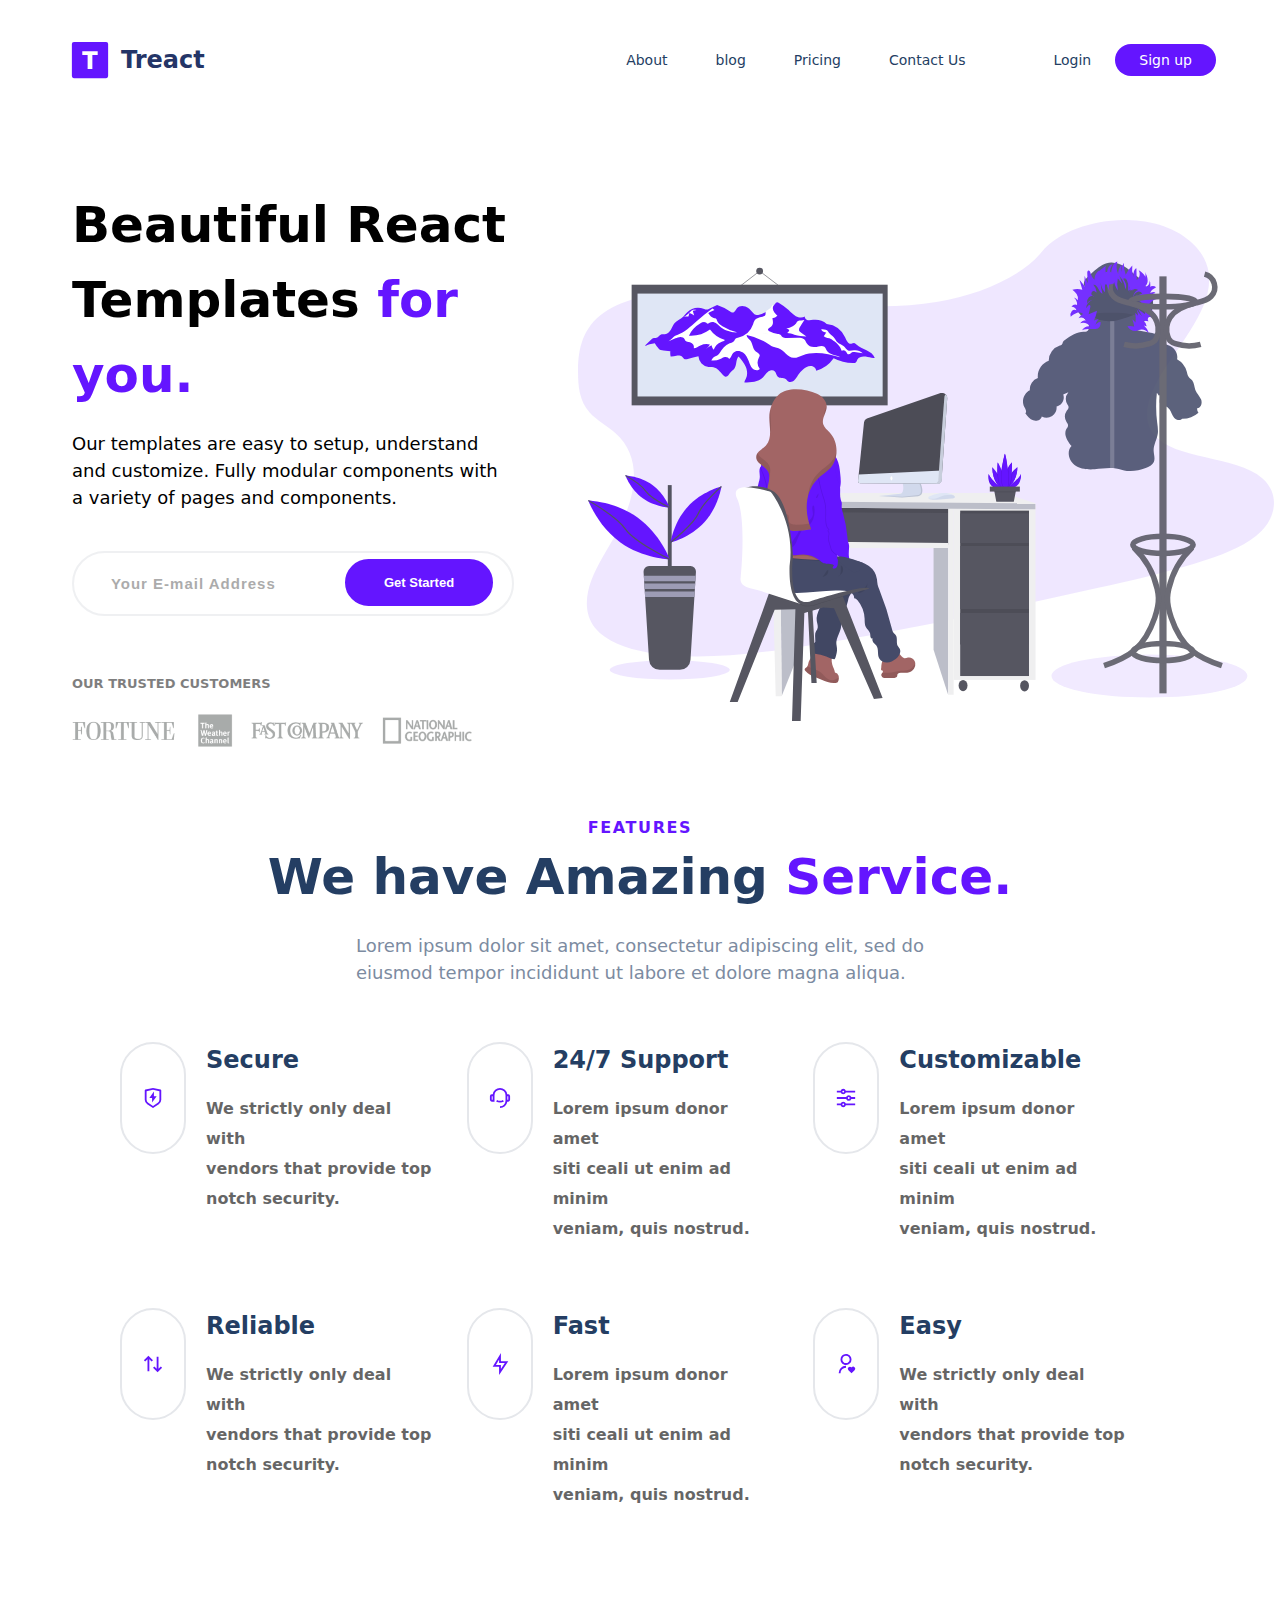
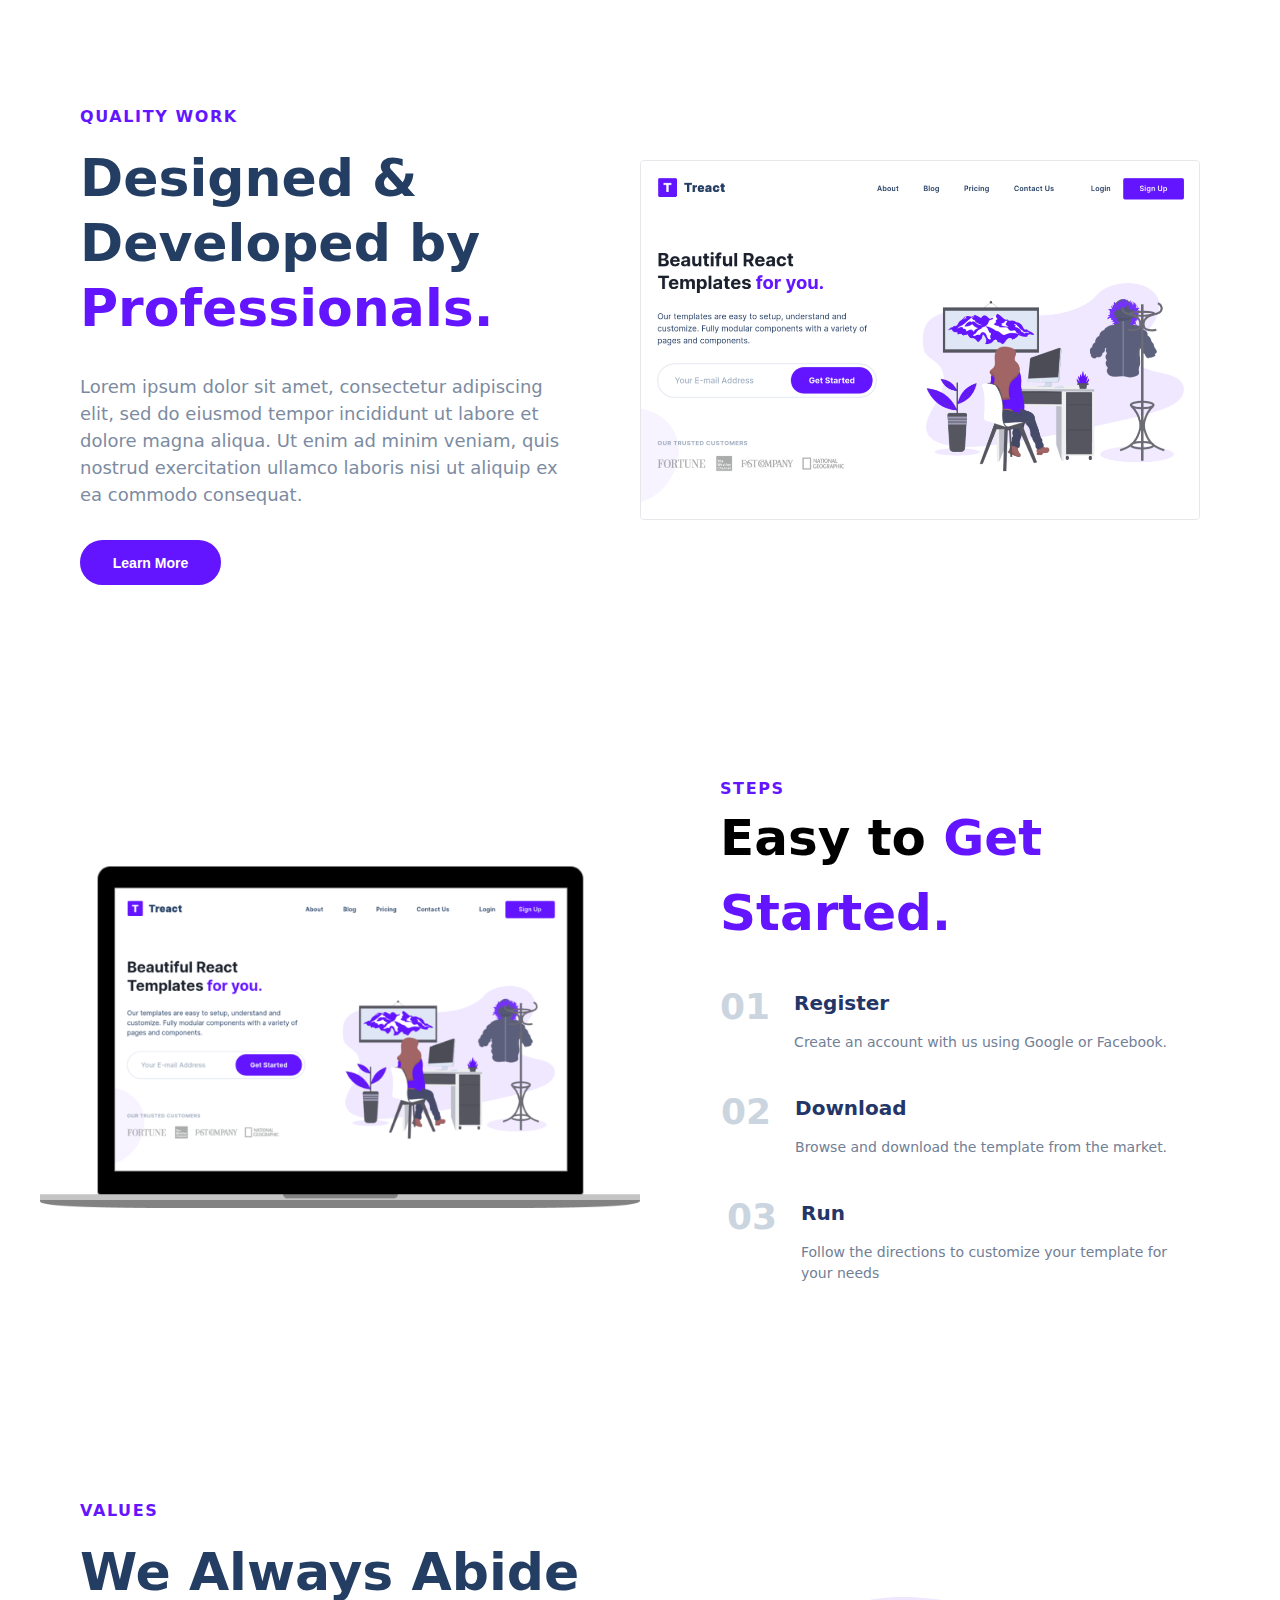
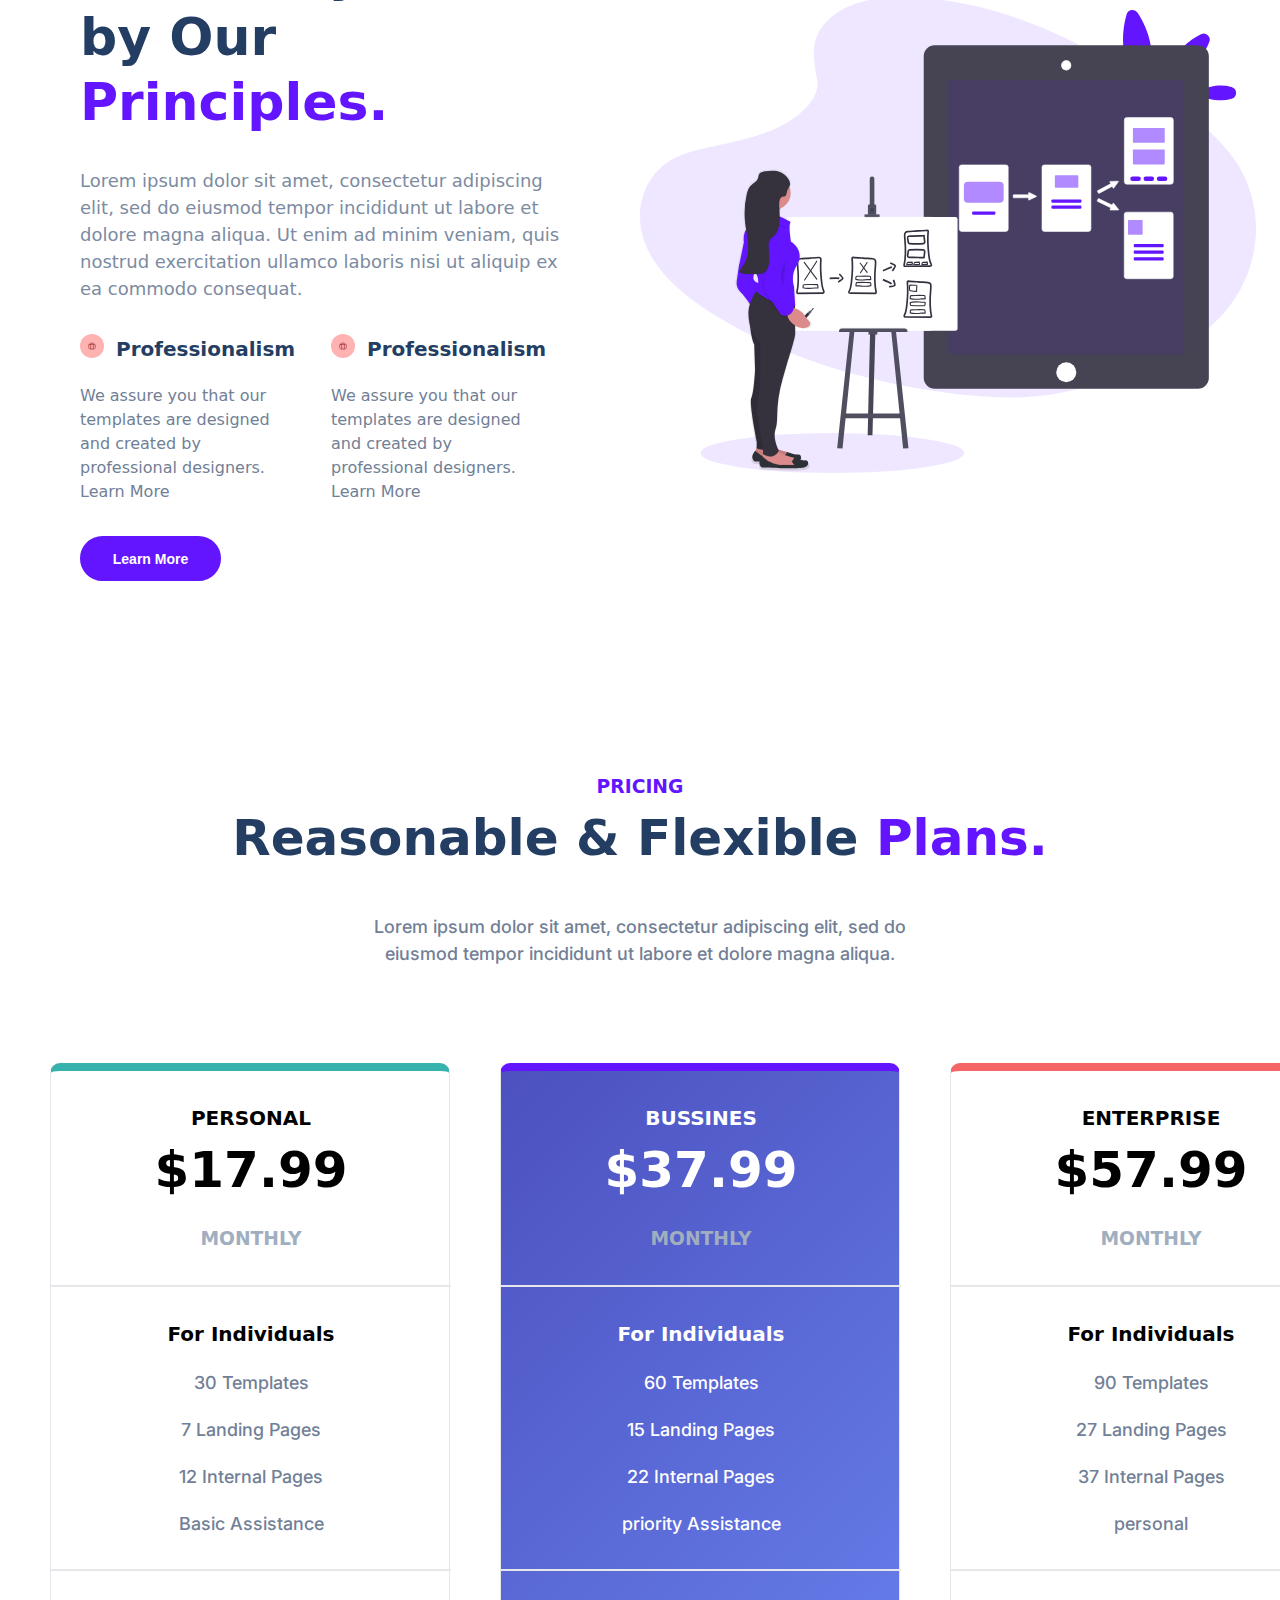
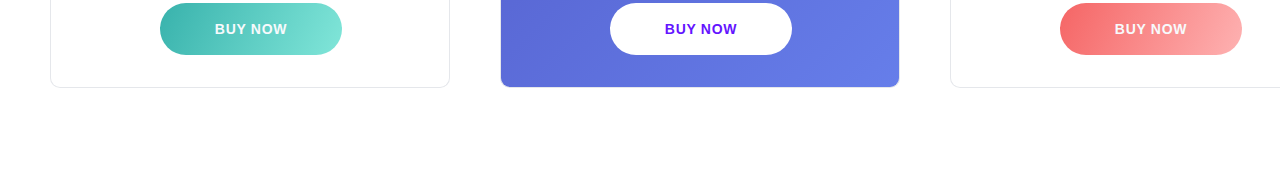
==== index.html @ f138f011 "More progress" ====
<!DOCTYPE html>
<html lang="en">
  <head>
    <link
      href="https://fonts.googleapis.com/css2?family=Inter:wght@400;500;600;700;900&amp;display=swap"
      rel="stylesheet"
    />
    <meta charset="UTF-8" />
    <meta http-equiv="X-UA-Compatible" content="IE=edge" />
    <meta name="viewport" content="width=device-width, initial-scale=1.0" />
    <link rel="stylesheet" href="styles.css" />
    <title>Document</title>
  </head>
  <body>
    <section>
      <nav class="row">
        <div class="nav__container">
          <a class="logo__link" href="#">
            <img class="nav__logo" src="./Assets/Tlogo.svg" alt="" />
            <span class="logo__space">Treact</span>
          </a>
          <ul class="nav__links">
            <li><a class="nav__link" href="">About</a></li>
            <li><a class="nav__link" href="">blog</a></li>
            <li><a class="nav__link" href="">Pricing</a></li>
            <li><a class="nav__link" href=""> Contact Us</a></li>
            <li><a class="nav__link log__pad" href=""> Login</a></li>
            <li><a class="nav__link sgn__set" href="">Sign up</a></li>
          </ul>
        </div>
      </nav>
    </section>
    <section>
      <nav class="row">
        <div class="welcome__contain">
          <div class="column__left">
            <h1>
              Beautiful React Templates <span class="purple">for you.</span>
            </h1>
            <p class="welcome__p">
              Our templates are easy to setup, understand and customize. Fully
              modular components with a variety of pages and components.
            </p>
            <div class="email__contain">
              <input
                class="email__set"
                type="text"
                placeholder=" Your E-mail Address"
              /><button class="button__set">Get Started</button>
            </div>
            <div class="customers__contain">
              <p class="cust__p">OUR TRUSTED CUSTOMERS</p>
              <img
                class="cust__img"
                src="./Assets/customers-logo-strip.680ac7c2.png"
                alt="Our Customers"
              />
            </div>
          </div>

          <div class="column__right">
            <img
              class="design__img"
              src="./Assets/design-illustration-2.6da6a00b.svg"
              alt=""
            />
          </div>
        </div>
      </nav>
    </section>
    <section>
      <div class="row2">
        <div class="service__contain">
          <h3 class="purple features__style">FEATURES</h3>
          <h1 class="amazing__service--h1">
            We have Amazing <span class="purple">Service.</span>
          </h1>
          <p class="features__p">
            Lorem ipsum dolor sit amet, consectetur adipiscing elit, sed do
            <br />
            eiusmod tempor incididunt ut labore et dolore magna aliqua.
          </p>
          <div class="services">
            <div class="service">
              <img
                class="service__imgs"
                src="./Assets/service icons/shield-icon.daefe14b.svg"
                alt=""
              />
              <div class="service__description">
                <h3 class="service__h3--style">Secure</h3>
                <p class="service__p--style">
                  We strictly only deal with <br />
                  vendors that provide top <br />
                  notch security.
                </p>
              </div>
            </div>
            <div class="service">
              <img
                class="service__imgs"
                src="./Assets/service icons/support-icon.f9253ffa.svg"
                alt=""
              />
              <div class="service__description">
                <h3 class="service__h3--style">24/7 Support</h3>

                <p class="service__p--style">
                  Lorem ipsum donor amet <br />
                  siti ceali ut enim ad minim <br />
                  veniam, quis nostrud.
                </p>
              </div>
            </div>
            <div class="service">
              <img
                class="service__imgs"
                src="./Assets/service icons/customize-icon.367468c9.svg"
                alt=""
              />
              <div class="service__description">
                <h3 class="service__h3--style">Customizable</h3>
                <p class="service__p--style">
                  Lorem ipsum donor amet <br />
                  siti ceali ut enim ad minim <br />
                  veniam, quis nostrud.
                </p>
              </div>
            </div>
            <div class="service service__lower">
              <img
                class="service__imgs"
                src="./Assets/service icons/reliable-icon.1367510a.svg"
                alt=""
              />
              <div class="service__description">
                <h3 class="service__h3--style">Reliable</h3>
                <p class="service__p--style">
                  We strictly only deal with <br />
                  vendors that provide top <br />
                  notch security.
                </p>
              </div>
            </div>
            <div class="service service__lower">
              <img
                class="service__imgs"
                src="./Assets/service icons/fast-icon.dbb971a7.svg"
                alt=""
              />
              <div class="service__description">
                <h3 class="service__h3--style">Fast</h3>
                <p class="service__p--style">
                  Lorem ipsum donor amet <br />
                  siti ceali ut enim ad minim <br />
                  veniam, quis nostrud.
                </p>
              </div>
            </div>
            <div class="service service__lower">
              <img
                class="service__imgs"
                src="./Assets/service icons/simple-icon.673b7e17.svg"
                alt=""
              />
              <div class="service__description">
                <h3 class="service__h3--style">Easy</h3>
                <p class="service__p--style">
                  We strictly only deal with <br />
                  vendors that provide top <br />
                  notch security.
                </p>
              </div>
            </div>
          </div>
        </div>
      </div>
    </section>
    <section>
      <div class="row2 row__expanded">
        <div class="quality__contain">
          <div class="left__column--d">
            <h3>
              <span class="purple features__style">QUALITY WORK</span>
            </h3>
            <h1 class="developed__set">
              Designed & Developed by <span class="purple">Professionals.</span>
            </h1>
            <p class="features__p">
              Lorem ipsum dolor sit amet, consectetur adipiscing elit, sed do
              eiusmod tempor incididunt ut labore et dolore magna aliqua. Ut
              enim ad minim veniam, quis nostrud exercitation ullamco laboris
              nisi ut aliquip ex ea commodo consequat.
            </p>
            <button class="pro__button">Learn More</button>
          </div>
          <div class="right__column--d">
            <img class="profside__img" src="./Assets/prof.png" alt="" />
          </div>
        </div>
      </div>
    </section>
    <section>
      <div class="row2">
        <div class="easy__contain">
          <div class="left__column--e">
            <img class="ez__img" src="./Assets/easy.png" alt="" />
          </div>
          <div class="right__column--e">
            <h3 class="purple features__style">STEPS</h3>
            <h1 class="no__padding">
              Easy to <span class="purple">Get Started.</span>
            </h1>
            <ul class="unordered__steps">
              <li class="step__contain">
                <div class="step__content">
                  <div class="p__head">
                    <p class="steps__p">
                      Create an account with us using Google or Facebook.
                    </p>
                    <h5 class="steps__head">Register</h5>
                  </div>
                  <h4 class="steps__numb">01</h4>
                </div>
              </li>
              <li class="step__contain">
                <div class="step__content">
                  <div class="p__head">
                    <p class="steps__p">
                      Browse and download the template from the market.
                    </p>
                    <h5 class="steps__head">Download</h5>
                  </div>
                  <h4 class="steps__numb">02</h4>
                </div>
              </li>
              <li class="step__contain">
                <div class="step__content">
                  <div class="p__head">
                    <p class="steps__p">
                      Follow the directions to customize your template for
                      <br />
                      your needs
                    </p>
                    <h5 class="steps__head">Run</h5>
                  </div>
                  <h4 class="steps__numb">03</h4>
                </div>
              </li>
            </ul>
          </div>
        </div>
      </div>
    </section>
    <section>
      <div class="row2 row__expanded">
        <div class="quality__contain">
          <div class="left__column--d">
            <h3>
              <span class="purple features__style">VALUES</span>
            </h3>
            <h1 class="developed__set">
              We Always Abide by Our <span class="purple">Principles.</span>
            </h1>
            <p class="features__p">
              Lorem ipsum dolor sit amet, consectetur adipiscing elit, sed do
              eiusmod tempor incididunt ut labore et dolore magna aliqua. Ut
              enim ad minim veniam, quis nostrud exercitation ullamco laboris
              nisi ut aliquip ex ea commodo consequat.
            </p>
            <div class="values__contain">
              <div class="affordable">
                <div class="profe">
                  <div class="icon__space">
                <svg class="breif" xmlns="http://www.w3.org/2000/svg" width="24" height="24" viewBox="0 0 24 24" fill="none" stroke="currentColor" stroke-width="2" stroke-linecap="round" stroke-linejoin="round" class="feather feather-briefcase"><rect x="2" y="7" width="20" height="14" rx="2" ry="2"></rect><path d="M16 21V5a2 2 0 0 0-2-2h-4a2 2 0 0 0-2 2v16"></path></svg>
              </div>
                <h6 class="value__space">Professionalism</h6>
              </div>
              <p class="value__p">
                We assure you that our templates are designed and created by professional designers.
Learn More
              </p>
              </div>
              <div class="affordable">
                <div class="profe">
                  <div class="icon__space">
                <svg class="breif" xmlns="http://www.w3.org/2000/svg" width="24" height="24" viewBox="0 0 24 24" fill="none" stroke="currentColor" stroke-width="2" stroke-linecap="round" stroke-linejoin="round" class="feather feather-briefcase"><rect x="2" y="7" width="20" height="14" rx="2" ry="2"></rect><path d="M16 21V5a2 2 0 0 0-2-2h-4a2 2 0 0 0-2 2v16"></path></svg>
              </div>
                <h6 class="value__space">Professionalism</h6>
              </div>
              <p class="value__p">
                We assure you that our templates are designed and created by professional designers.
Learn More
              </p>
              </div>
              
              

            </div>
            <button class="pro__button">Learn More</button>
          </div>
          <div class="right__column--d">
            <img class="value__img" src="./Assets/value.svg" alt="" />
          </div>
        </div>
      </div>
    </section>
    <section>
      <div class="row2">
        <div class="plans__header">
          <h3 class="purple">PRICING</h3>
          <h1 class="amazing__service--h1">
            Reasonable & Flexible <span class="purple">Plans.</span>
          </h1>
          <p class="plans__p">
            Lorem ipsum dolor sit amet, consectetur adipiscing elit, sed do
            <br />
            eiusmod tempor incididunt ut labore et dolore magna aliqua.
          </p>
        </div>
      </div>

      <div class="plans__plans">
        <div class="plan__space"></div>
        <div class="plans">
          <div class="plan__one">
            <div class="plan__price">
              <h5>PERSONAL</h5>
              <h1 class="plans__price">$17.99</h1>
              <h3 class="plans__monthly">MONTHLY</h3>
            </div>
            <div class="for">
              <h5>For Individuals</h5>
              <p class="plans__p">30 Templates</p>
              <p class="plans__p">7 Landing Pages</p>
              <p class="plans__p">12 Internal Pages</p>
              <p class="plans__p">Basic Assistance</p>
            </div>
            <div class="buy">
              <button class="plans__button--left">Buy Now</button>
            </div>
          </div>
        </div>
        <div class="plans__mid">
          <div class="plan__one">
            <div class="plan__price">
              <h5><span class="white">BUSSINES</span></h5>
              <h1 class="plans__price"><span class="white">$37.99</span></h1>
              <h3 class="plans__monthly"><span>MONTHLY</span></h3>
            </div>
            <div class="for">
              <h5><span class="white">For Individuals</span></h5>
              <p class="plans__p"><span class="white">60 Templates</span></p>
              <p class="plans__p">
                <span class="white">15 Landing Pages</span>
              </p>
              <p class="plans__p">
                <span class="white">22 Internal Pages</span>
              </p>
              <p class="plans__p">
                <span class="white">priority Assistance </span>
              </p>
            </div>
            <div class="buy">
              <button class="plans__button--mid">Buy Now</button>
            </div>
          </div>
        </div>
        <div class="plans__right">
          <div class="plan__one">
            <div class="plan__price">
              <h5>ENTERPRISE</h5>
              <h1 class="plans__price">$57.99</h1>
              <h3 class="plans__monthly">MONTHLY</h3>
            </div>
            <div class="for">
              <h5>For Individuals</h5>
              <p class="plans__p">90 Templates</p>
              <p class="plans__p">27 Landing Pages</p>
              <p class="plans__p">37 Internal Pages</p>
              <p class="plans__p">personal</p>
            </div>
            <div class="buy">
              <button class="plans__button--right">Buy Now</button>
            </div>
          </div>
        </div>
        <div></div>
      </div>
    </section>
  </body>
</html>
---- styles.css ----
* {
  margin: 0;
  padding: 0;
  box-sizing: border-box;
}

html {
  font-family: ui-sans-serif, system-ui, -apple-system, BlinkMacSystemFont,
    "Segoe UI", Roboto, "Helvetica Neue", Arial, "Noto Sans", sans-serif,
    "Apple Color Emoji", "Segoe UI Emoji", "Segoe UI Symbol", "Noto Color Emoji";
  line-height: 1.5;
}

a {
  text-decoration: none;
}

nav {
  height: 130px;
  display: flex;
}

li {
  list-style-type: none;
  color: #243567;
}

h1 {
  font-size: 50px;
  margin-bottom: 17px;
}

h3 {
  
  color: #243e63;
}

p {
  
}

.purple {
  color: rgba(100, 21, 255);
}

/* NAV BAR */

.row {
  width: 100%;
  max-width: 1200px;
  margin: 0 auto;
  display: flex;
  height: fit-content;
  padding-top: 40px;
  align-items: center;
}

.nav__logo {
  width: 40px;
}

.logo__link {
  display: flex;
  -webkit-box-align: center;
  align-items: center;
  font-weight: 900;
  border-bottom-width: 0px;
  font-size: 1.5rem !important;
  margin-left: 6px;
  color: #243567;
}

.logo__link:hover {
  color: grey;
}

.logo__space {
  padding-left: 11px;
}

.nav__container {
  width: 100%;
  display: flex;
  justify-content: space-between;
  max-width: 1200px;
  padding: 0 24px;
  align-items: center;
  margin: 0 auto;
  color: white;
}

.nav__links {
  display: flex;
}

.nav__link {
  text-decoration: none;
  padding-left: 48px;
  font-size: 14px;
  font-weight: 500;
  color: #243e63;
}

.nav__link:hover {
  color: grey;
  font-weight: bold;
}

.log__pad {
  padding-left: 88px;
  padding-right: 24px;
}

.sgn__set {
  padding: 8px 24px;
  border-radius: 30px;
  --tw-bg-opacity: 1;
  background-color: rgba(100, 21, 255, var(--tw-bg-opacity));
  --tw-text-opacity: 1;
  color: white;
  border-bottom-width: 0px;
  min-width: 92.89px;
}

.sgn__set:hover {
  background-color: grey;
  color: black;
}

/* welcome Page */

.welcome__contain {
  padding-top: 68px;
  width: 1200px;
  margin: 0 auto;
  height: 600px;
  display: flex;
}

.column__left {
  margin-left: 32px;
  width: 40%;
}

.column__right {
  margin: 32px;
  width: 60%;
}

.email__contain {
  display: flex;
  flex-direction: row;
  height: 43px;
  padding-top: 40px;
}

.email__set {
  border-color: #e5e7eb;
  border-style: solid;
    padding-left: 2rem;
    padding-top: 1.9rem;
    padding-bottom: 1.9rem;
    border-radius: 9999px;
    border-width: 2px;
    width: 100%;
    font-size: 15px;
    font-weight: 550;
    opacity: 60%;
    letter-spacing: 1px;
    transition-duration: 300ms;
}


.button__set:hover {
  background-color: grey;
  border-color: grey;
}

.button__set {
  border-color: rgba(100, 21, 255);
  border-radius: 9999px;
  border-style: solid;
  color: white;
  background-color: rgba(100, 21, 255);
  font-weight: 900;
  font-size: 13px;
  position: absolute;
  margin-top: 8px;
  margin-bottom: 8px;
  margin-left: 273px;
  padding: 14px 37px;
}

.welcome__p{
  font-size: 18px;
}

/*customers*/

.customers__contain {
  padding-top: 120px;
  font-size: 13px;
}

.cust__p {
  margin-bottom: 20px;
  opacity: 50%;
  font-weight: 700;
  font-size: 13px;
}

.cust__img {
  width: 400px;
  opacity: 50%;
}

.design__img {
  width: 110%;
  padding-right: 32px;
  margin-left: 32px;
}

/* WE HAVE AMAZING SERVICE */

.service__contain {
  padding: 96px 80px;
  display: flex;
  flex-direction: column;
  align-items: center;
}
.row2 {
  width: 100%;
  max-width: 1200px;
  margin: 0 auto;
}

.services {
  display: flex;
  flex-wrap: wrap;
  padding-top: 56px;
  justify-content: center;
}

.service {
  display: flex;
  width: calc(100% / 3);
}

.service__description {
  display: flex;
  flex-direction: column;
  
  font-size: 16px;
}

.service__lower {
  padding-top: 64px;
}

.service__p--style {
  font-weight: 600;
  line-height: 30px;
  padding-right: 35px;
  padding-left: px;
  opacity: 60%;
}

.service__h3--style{
  margin-bottom: 16px;
  padding-right: 35px;
  padding-left: 0px;
  font-size: 24px;
  font-weight: 700;
}

.service__imgs {
width: 66px;
padding: 20px;
margin-bottom: 90px;
margin-right: 20px;
border: #e5e7eb solid 2px ;
border-radius: 999px;

}

.features__style{
  font-weight: 700;
  letter-spacing: 0.1em;
  font-size: 16px;
}

.features__p{
  font-weight: 500;
  color: #7c8ba1;
  font-size: 18px;
}

.amazing__service--h1{
  color: #243e63;
  font-weight: 800;
}

/* QUALITY WORK */

.quality__contain{
  width: 100%;
  max-width: 1280px;
  display: flex;
  flex-direction: row;
  align-items: center;
  margin: 0 auto;
}

.pro__button{
  width: 141px;
  height: 45px;
  border-color: rgba(100, 21, 255);
  border-radius: 30px;
  border-style: solid;
  color: white;
  background-color: rgba(100, 21, 255);
  padding-left: 18px;
  padding-right: 18px;
  min-width: 130px;
  font-weight: 800;
  font-size: 14px;
  margin-top: 32px;
}

.developed__set{
  margin-top: 16px;
  margin-bottom: 32px;
  font-weight: 900;
  color: #243e63;
  font-size: 52px;
  line-height: 65px;
}

.developed__p{
  margin-top: 16px;
}

.profside__img{
  width: 100%;
  border: #e5e7eb solid 1px;
  border-radius: 0.25em;
}

.left__column--d{
 width: 50%;
 display: flex;
 flex-direction: column;
 padding-right: 58px;
}

.right__column--d{
  width: 50%;
}

.row__expanded{
  width: 100%;
  max-width: 1371px;
  margin: 0 auto;
  padding: 96px 80px;
}

/* EASY START */

.easy__contain{
  width: 100%;
  max-width: 1280px;
  display: flex;
  flex-direction: row;
  align-items: center;
  margin: 0 auto;
  padding: 96px 0px;
}

.left__column--e{
  width: 50%;
}


.right__column--e{
  width: 50%;
  display: flex;
  flex-direction: column;
  align-items: start;
  padding-left: 80px;

}

.step__content{
  display: flex;
  flex-direction: row-reverse;
  padding: 0;
}

h5{
  font-size: 20px;
}

.steps__head{
  margin-bottom: 14px;
}

.steps__numb{
  font-size: 36px;
  padding-right: 8px;
  padding-top: 12px;
  color: #CBD5E0;
}

.p__head{
  display: flex;
  flex-direction: column-reverse;
  padding: 20px 16px;
}

.steps__p{
  font-size: 14px;
  font-weight: 500;
  color: #718096;
}

.ez__img{
  width: 100%;
}
/* PRINCABLES */

.values__contain{
  max-width: 576px;
  display: flex;
  padding-top: 32px;
}

.value__space{
  display: flex;
  font-size: 20px;
  color: #243e63;
  padding-left: 12px;
  margin-bottom: 20px;
}

.breif{
  -webkit-text-size-adjust: 100%;
  tab-size: 4;
  line-height: inherit;
  font-family: Inter, system-ui;
  text-align: left;
  box-sizing: border-box;
  border: 0 solid #e5e7eb;
  border-color: rgba(100,21,255,var(--tw-border-opacity));
  padding: 0.5rem;
  flex-shrink: 0;
  border-radius: 9999px;
  border-width: 0px;
  --tw-bg-opacity: 1;
  background-color: rgba(254,178,178,var(--tw-bg-opacity));
  --tw-text-opacity: 1;
  color: rgba(155,44,44,var(--tw-text-opacity));
}

.value__p{
  font-size: 16px;
  color: #718096;
}

.value__img{
  width: 110%;
}


.affo{
  display: flex;
  width: 50%;
}

.affordable{
  margin-right: 32px;
}

.profe{
  display: flex;
  width: 50%;
}

.icon__spacing{
  margin-top: 10px;
}

/* PRICING PLANS */

.plans__header{
  width: 100%;
  max-width: 1280px;
  padding: 96px 80px;
  display: flex;
  flex-direction: column;
  align-items: center;
}

.plans__p{
  font-weight: 500;
  color: #7c8ba1;
  font-size: 18px;
  -webkit-text-size-adjust: 100%;
  tab-size: 4;
  line-height: inherit;
  font-family: Inter, system-ui;
  text-align: center;
  --tw-shadow: 0 1px 3px 0 rgba(0,0,0,0.1),0 1px 2px 0 rgba(0,0,0,0.06);
  --tw-bg-opacity: 1;
  box-sizing: border-box;
  border: 0 solid #e5e7eb;
  margin-top: 1.25rem;
  font-weight: 500;
  --tw-text-opacity: 1;
  color: rgba(113,128,150,var(--tw-text-opacity));
}

.plan__price{
  display: flex;
  flex-direction: column;
  align-items: center;
  padding: 32px 0px;
}

.for{
  display: flex;
  flex-direction: column;
  align-items: center;
  padding: 32px 0px;
  width: 400px;
  border-bottom: #e5e7eb solid 2px;
}

.buy{
  display: flex;
  flex-direction: column;
  align-items: center;
  justify-content: center;
  padding: 32px 64px;
  width: 400px;
}

.plans__plans{
  width: 100%;
  width: 1400px;
  padding-bottom: 96px;
  display: flex;
  flex-wrap: wrap;
  align-items: center;
justify-content: space-between;
  margin: 0 auto;
  flex-direction: row;

}

.plans{
  width: calc(100%/3);
  display: flex;
  align-items: center;
  border-top:  solid 8px rgb(56, 178, 172);
  border-radius: 10px;
  border-bottom: #e5e7eb solid 1px ;
  border-right: #e5e7eb solid 1px ;
  border-left: #e5e7eb solid 1px ;
  max-width: 400px;
}

.plans__monthly{
  color: #A0AEC0;
}

.plans__price{
  font-weight: 700;

}

.plan__price{
  width: 400px;
  border-bottom: #e5e7eb solid 2px;
}


.plans__button--left{
  background: linear-gradient(115deg, rgb(56, 178, 172) 0%, rgb(129, 230, 217) 100%);
  border-radius: 9999px ;
    text-transform: uppercase;
    letter-spacing: 0.05em;
    padding-top: 1rem;
    padding-bottom: 1rem;
    width: 100%;
    font-size: 0.875rem;
    transition-property: background-color, border-color, color, fill, stroke, opacity, box-shadow, transform;
    padding: 0.75rem 2rem;
    font-weight: 700;
    --tw-bg-opacity: 1;
    background-color: rgba(100,21,255,var(--tw-bg-opacity));
    --tw-text-opacity: 1;
    color: rgba(247,250,252,var(--tw-text-opacity));
    transition-duration: 300ms;
}

.plans__button--left{
  border: 0 solid;
  max-width: 182px;
  min-height: 52px;
}

.plans__right{
  width: calc(100%/3);
  display: flex;
  align-items: center;
  border-top:  solid 8px rgb(245, 101, 101);
  border-radius: 10px;
  border-bottom: #e5e7eb solid 1px ;
  border-right: #e5e7eb solid 1px ;
  border-left: #e5e7eb solid 1px ;
  max-width: 400px;
}

.plans__button--right{
  background: linear-gradient(115deg, rgb(245, 101, 101) 0%, rgb(254, 178, 178) 100%);
  border-radius: 9999px ;
    text-transform: uppercase;
    letter-spacing: 0.05em;
    padding-top: 1rem;
    padding-bottom: 1rem;
    width: 100%;
    font-size: 0.875rem;
    transition-property: background-color, border-color, color, fill, stroke, opacity, box-shadow, transform;
    padding: 0.75rem 2rem;
    font-weight: 700;
    --tw-bg-opacity: 1;
    background-color: rgba(100,21,255,var(--tw-bg-opacity));
    --tw-text-opacity: 1;
    color: rgba(247,250,252,var(--tw-text-opacity));
    transition-duration: 300ms;
}

.plans__button--right{
  border: 0 solid;
  max-width: 182px;
  min-height: 52px;
}

.plans__button--left{
  border: 0 solid;
  max-width: 182px;
  min-height: 52px;
}

.plans__mid{
  width: calc(100%/3);
  display: flex;
  align-items: center;
    color: rgba(247,250,252,var(--tw-text-opacity));
  border-top:  solid 8px #6415ff ;
  border-radius: 10px;
  border-bottom: #e5e7eb solid 1px ;
  border-right: #e5e7eb solid 1px ;
  border-left: #e5e7eb solid 1px ;
  max-width: 400px;
  background:linear-gradient(135deg, rgb(76, 81, 191) 0%, rgb(102, 126, 234) 100%);
}

.plans__button--mid{
  background: white;
  color: #6415ff;
  border-radius: 9999px ;
    text-transform: uppercase;
    letter-spacing: 0.05em;
    padding-top: 1rem;
    padding-bottom: 1rem;
    width: 100%;
    font-size: 0.875rem;
    transition-property: background-color, border-color, color, fill, stroke, opacity, box-shadow, transform;
    padding: 0.75rem 2rem;
    font-weight: 700;
    transition-duration: 300ms;
}

.plans__button--mid{
  border: 0 solid;
  max-width: 182px;
  min-height: 52px;
}

.white{
  color: white;
}
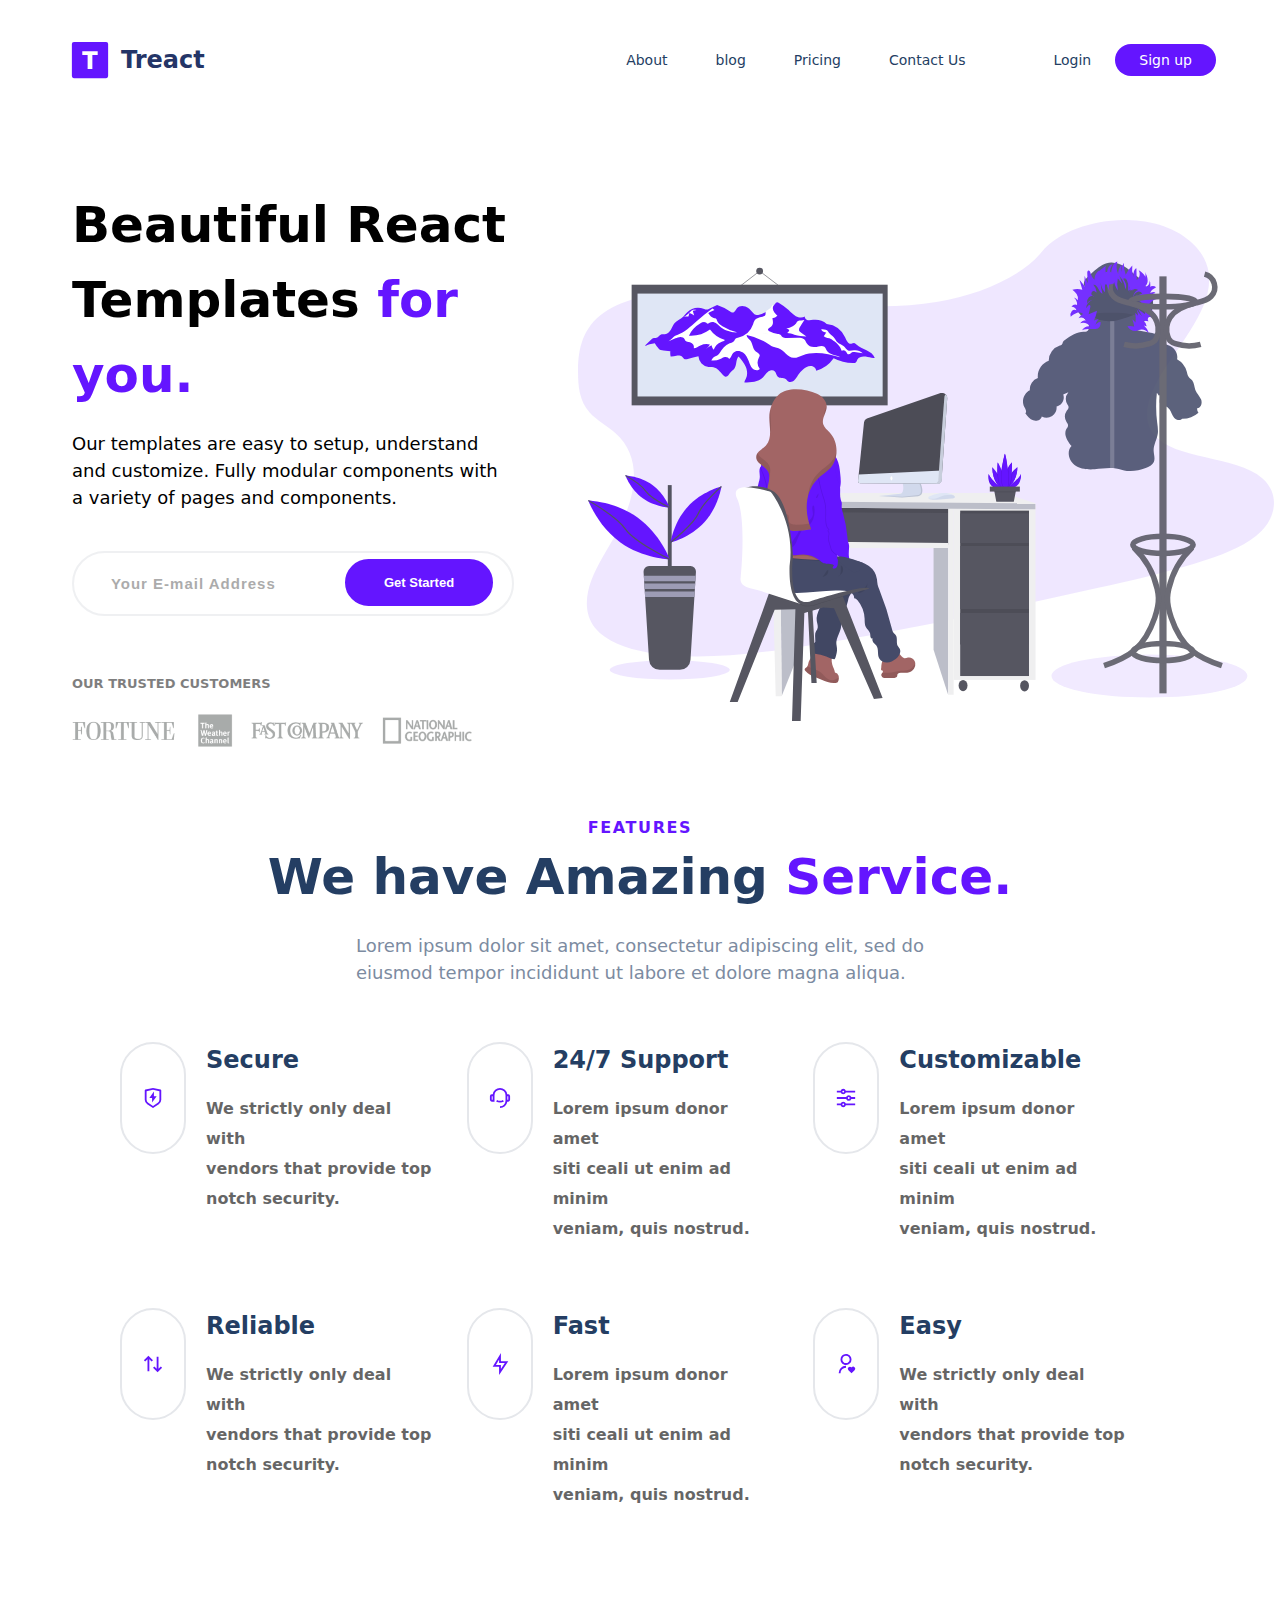
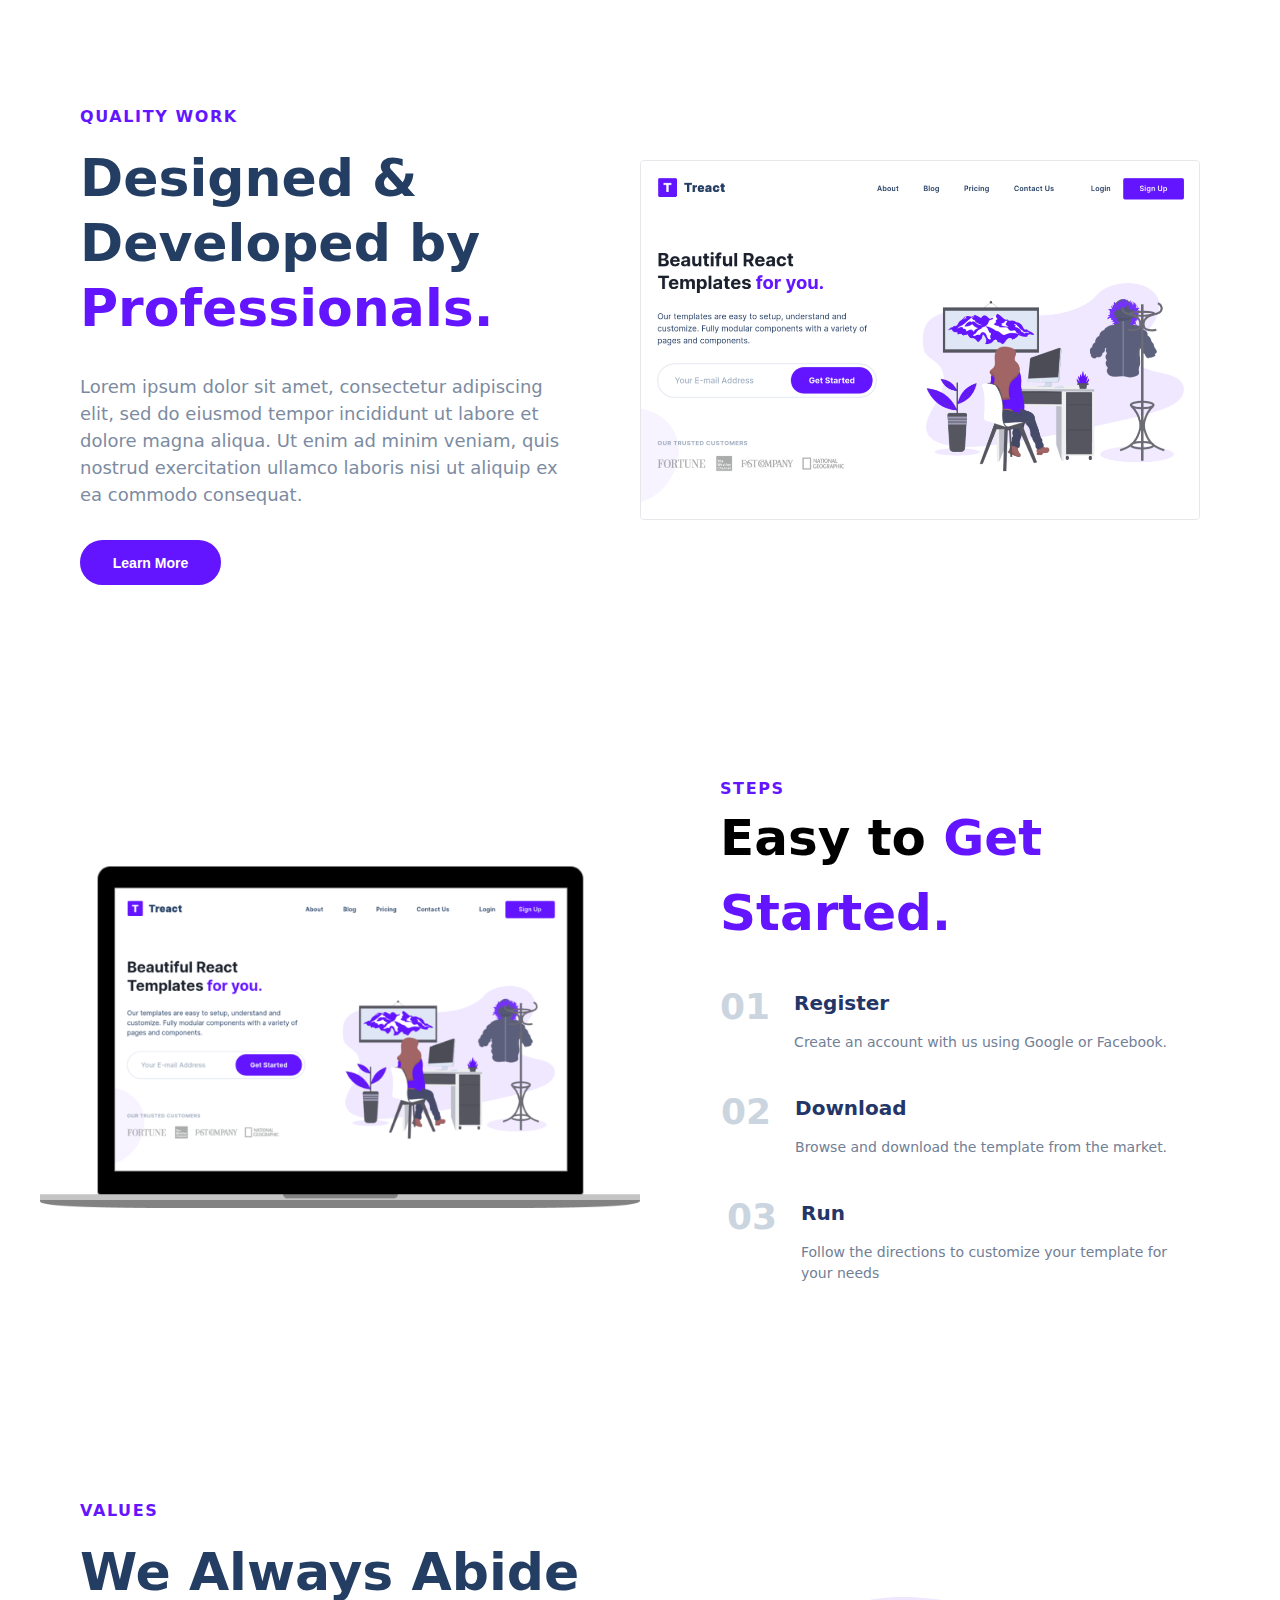
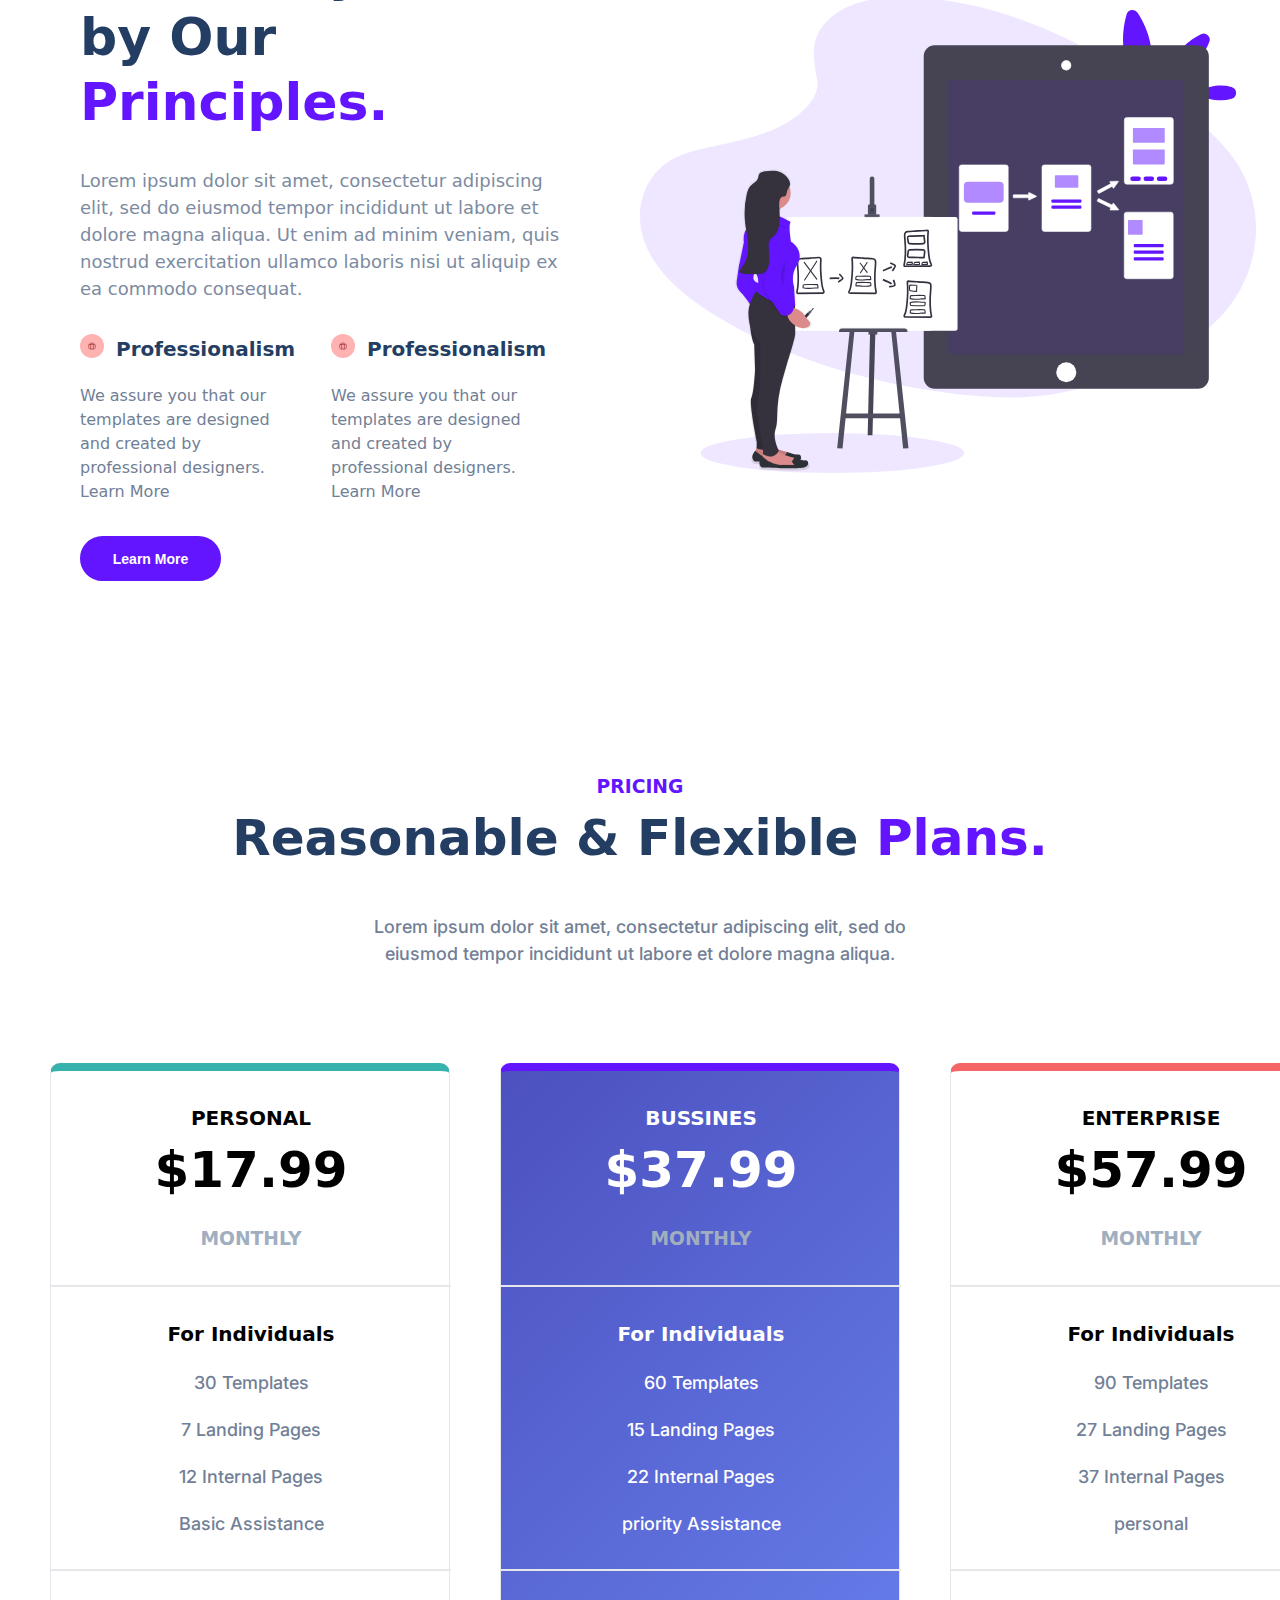
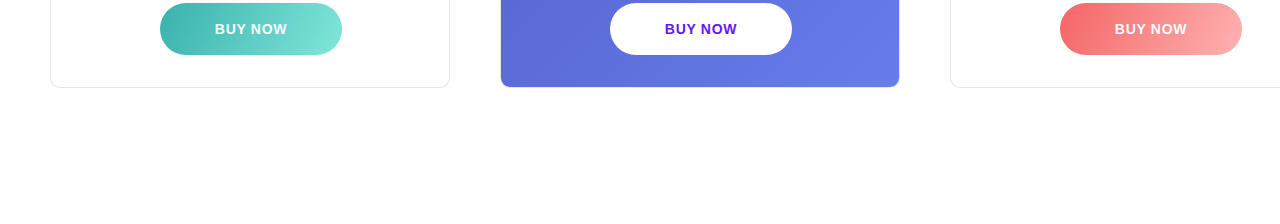
==== commit aafb6ab4: "Moreee progress" ====
--- a/index.html
+++ b/index.html
@@ -388,5 +388,11 @@
         <div></div>
       </div>
     </section>
+    <section>
+      <div class="row"></div>
+      <div class="happily__contain">
+
+      </div>
+    </section>
   </body>
 </html>
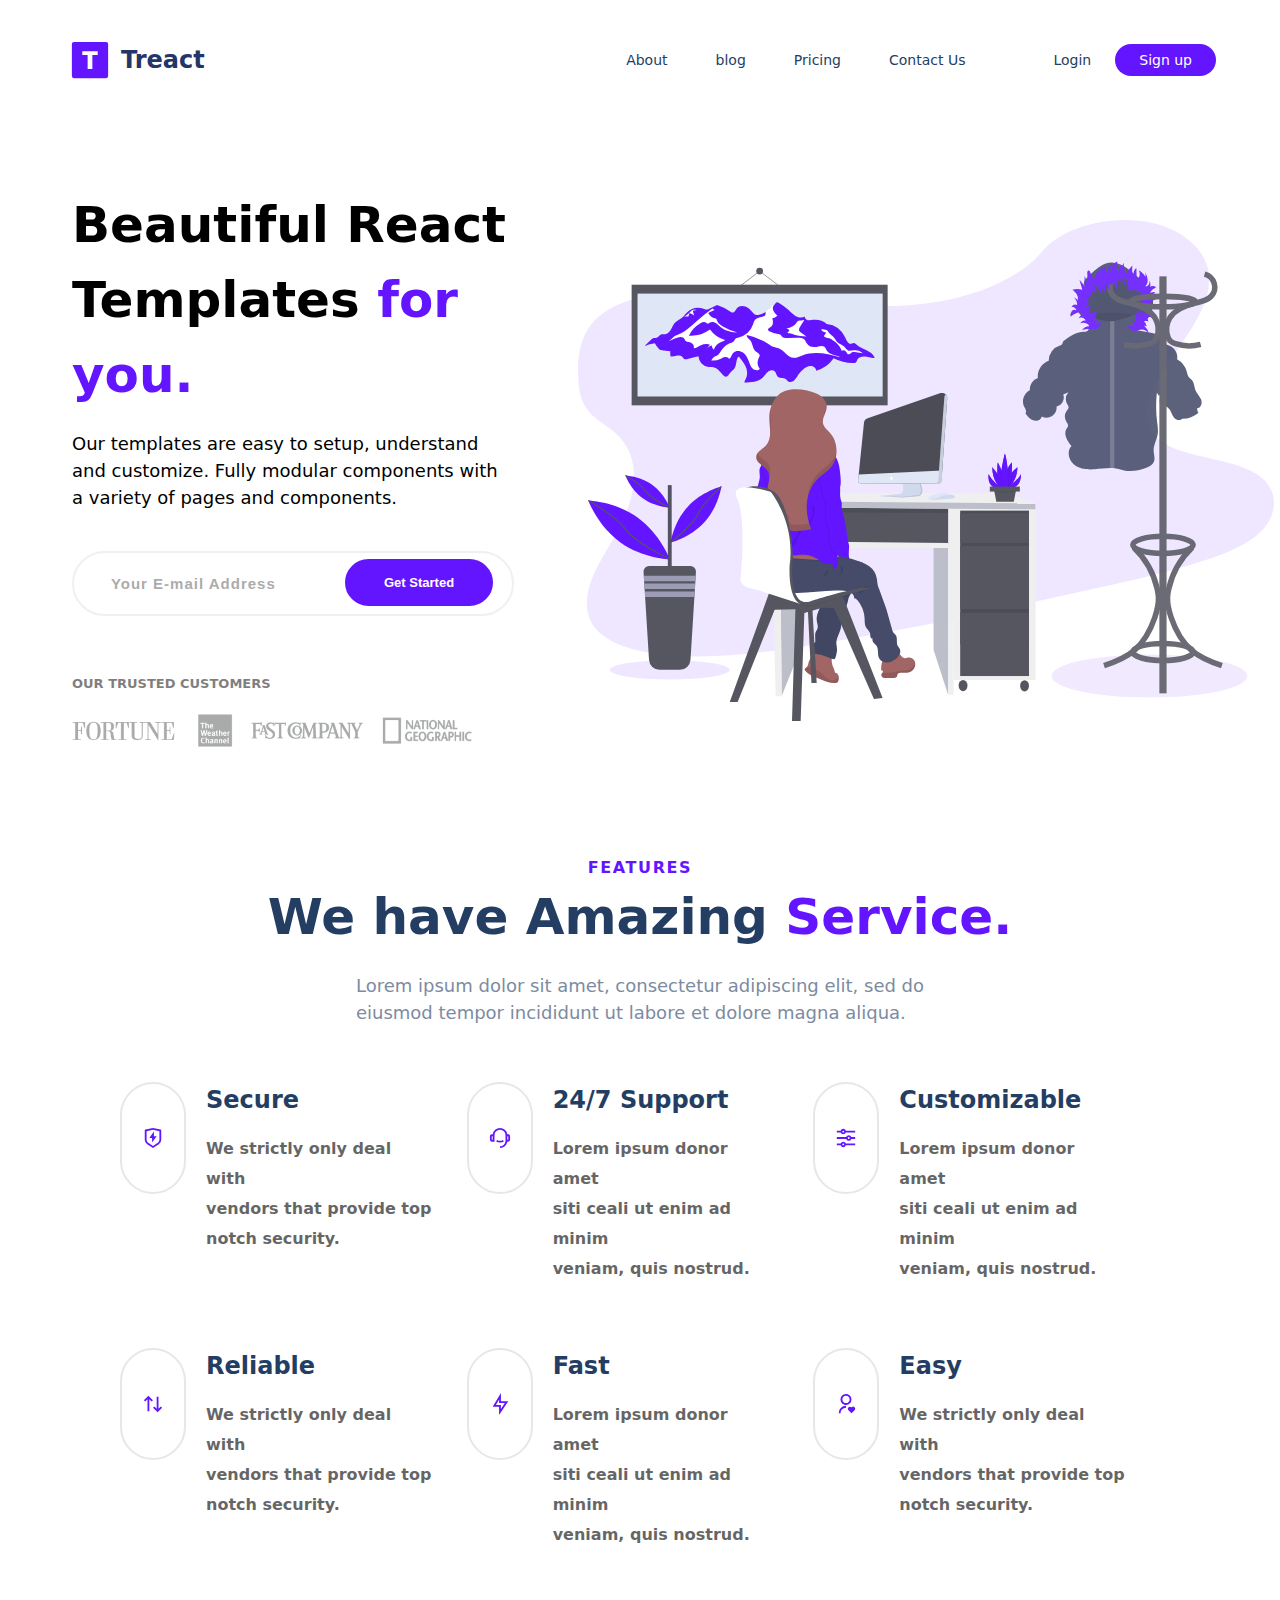
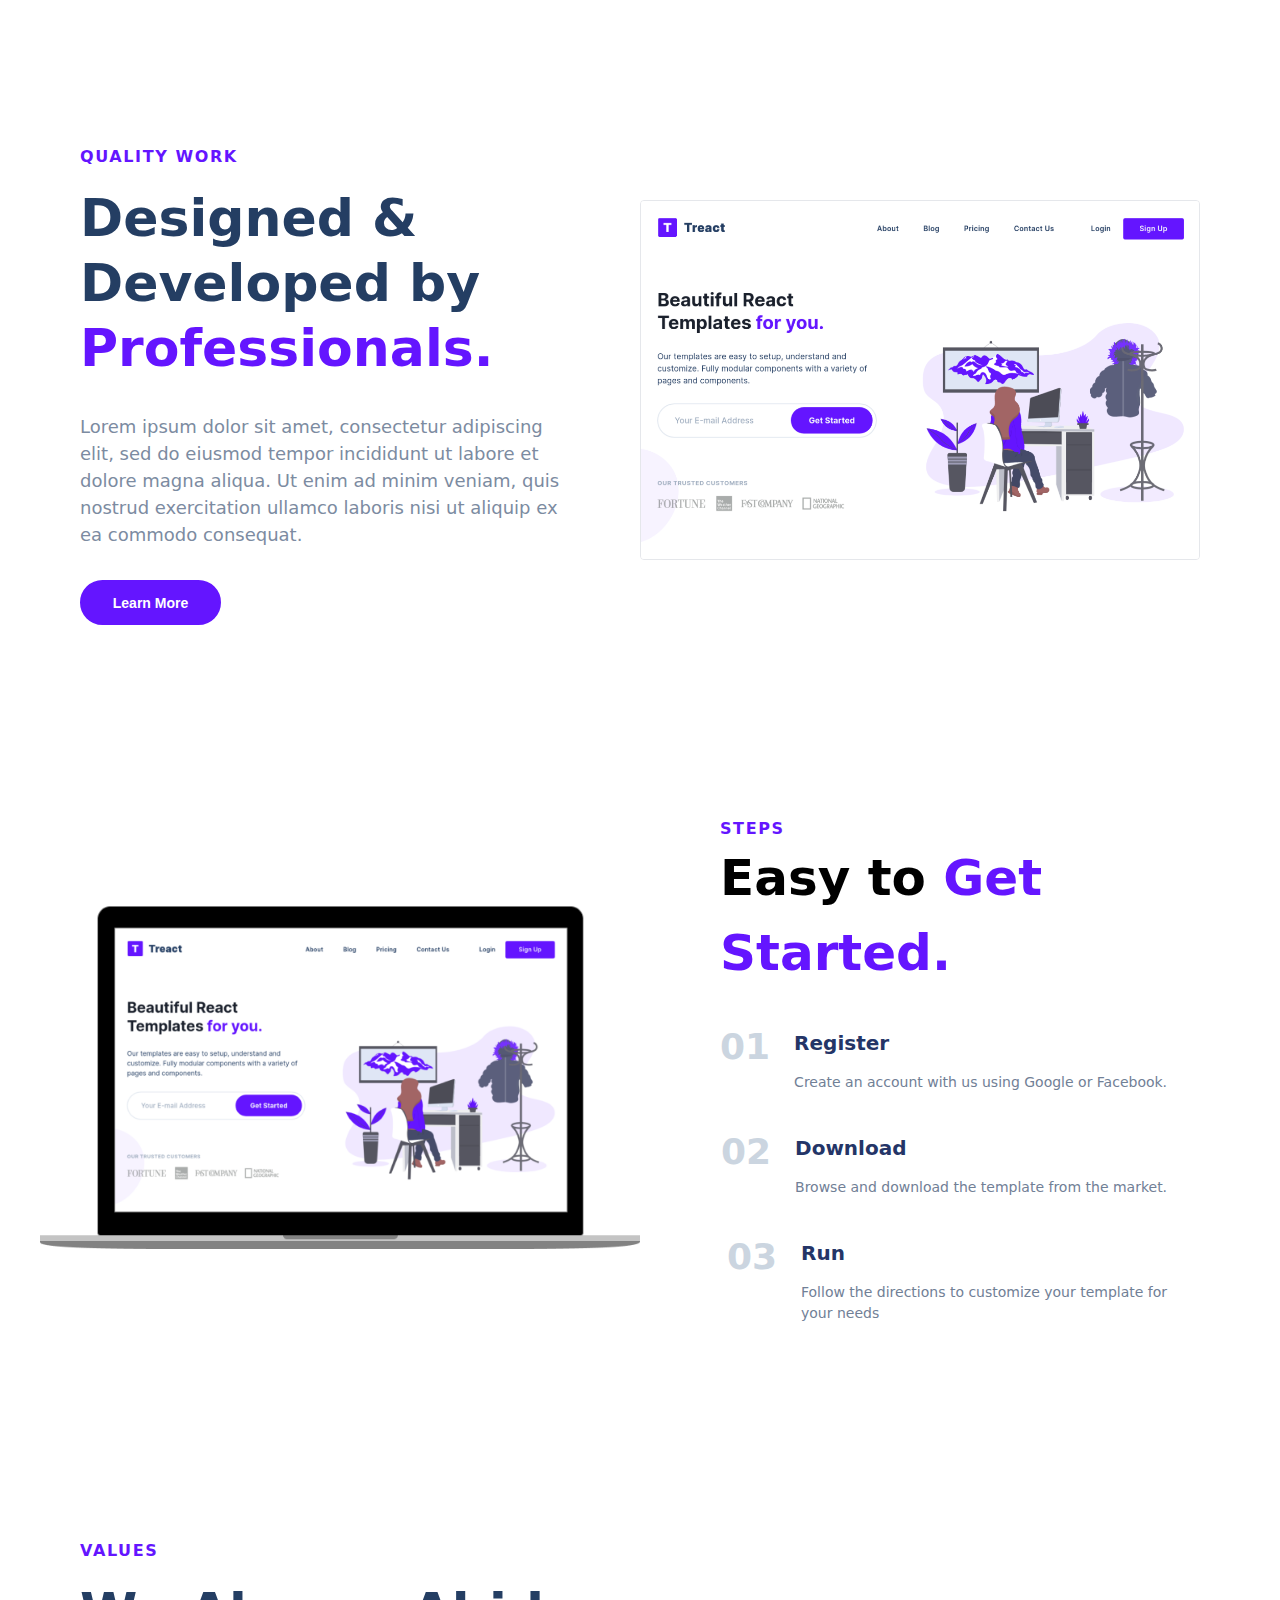
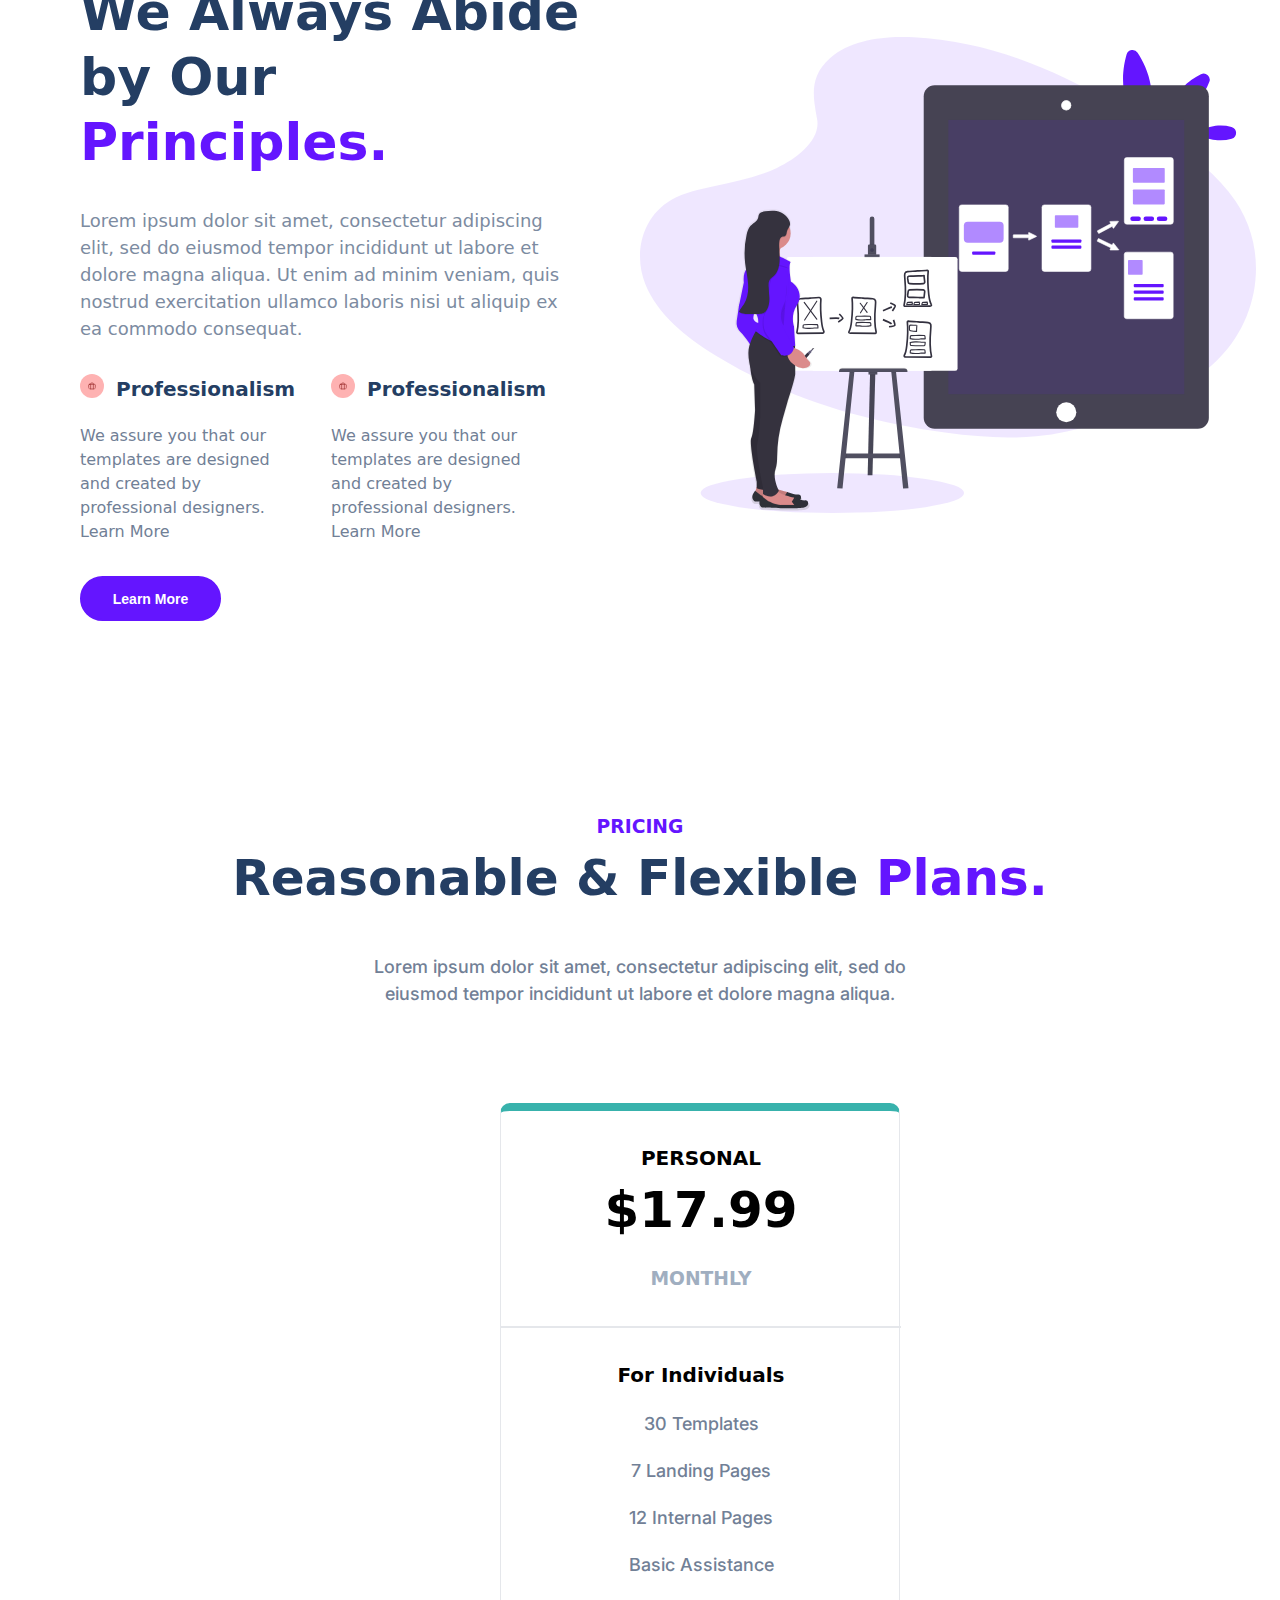
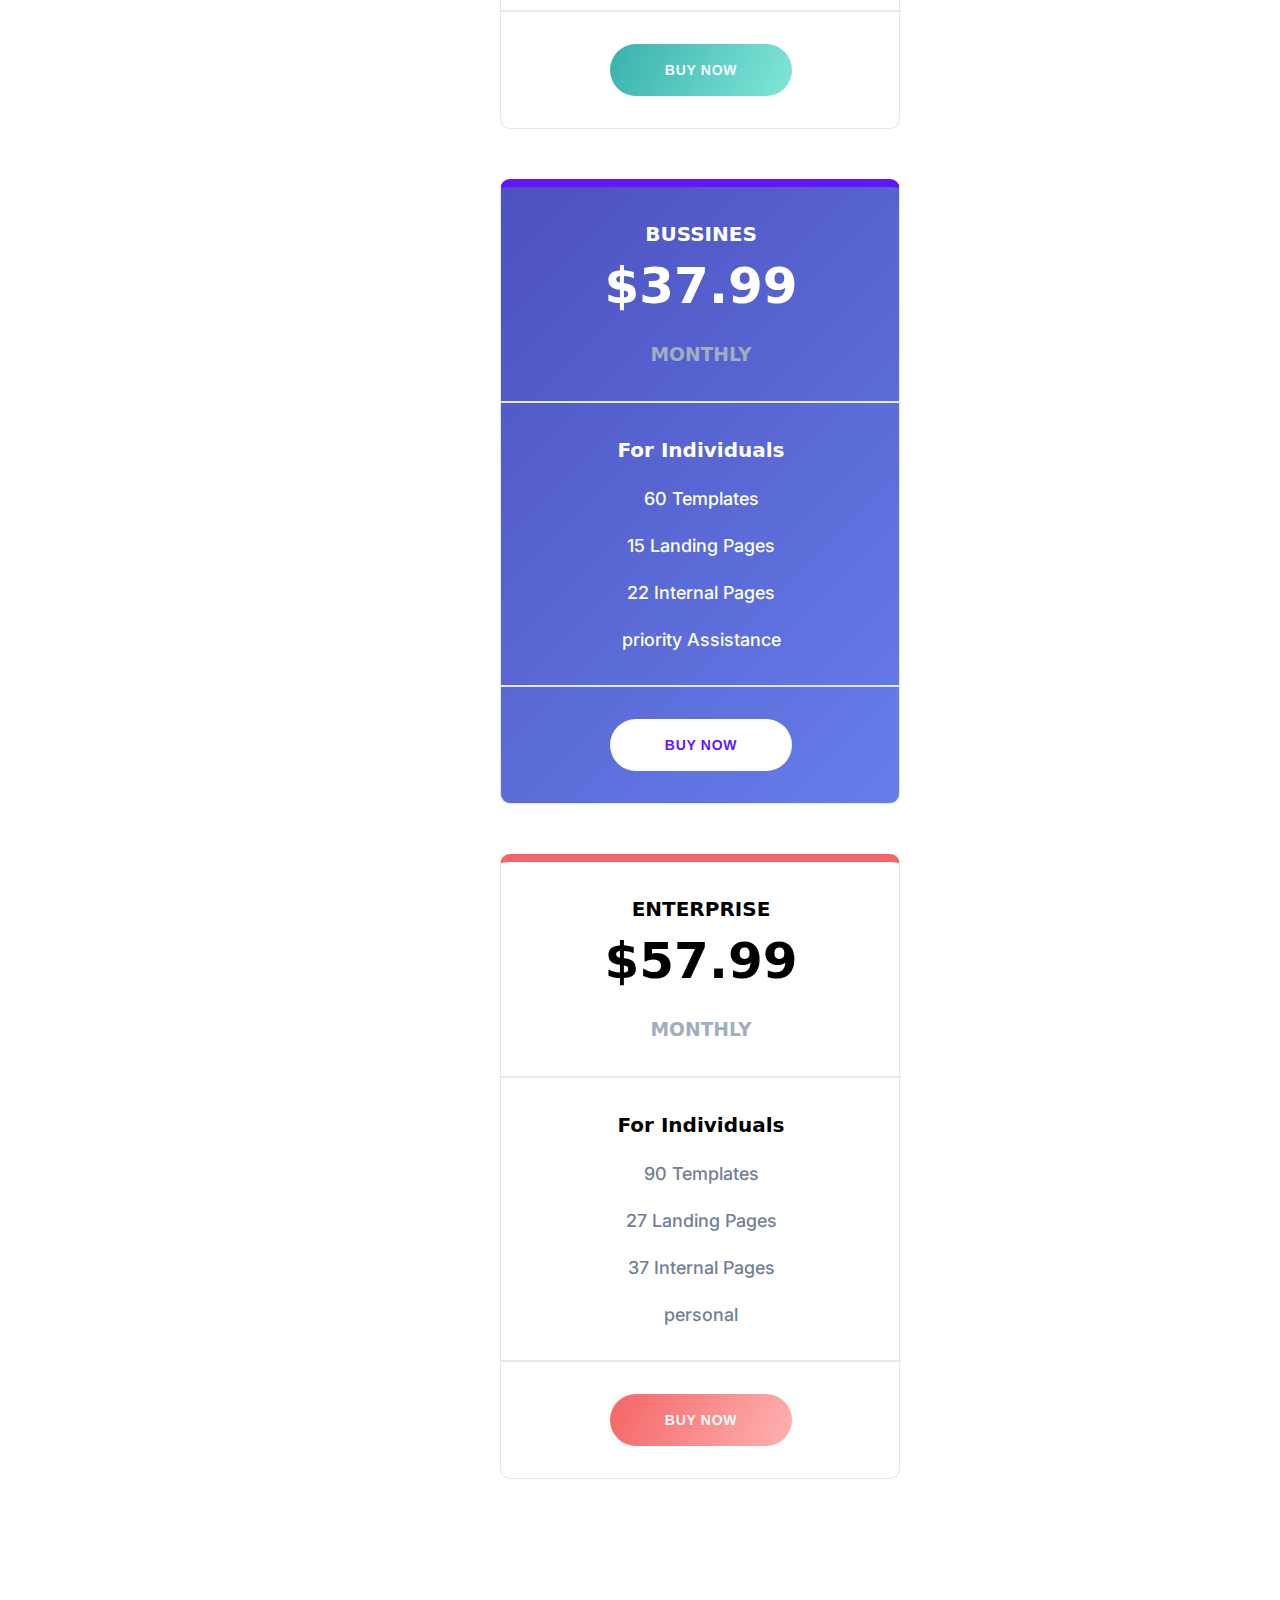
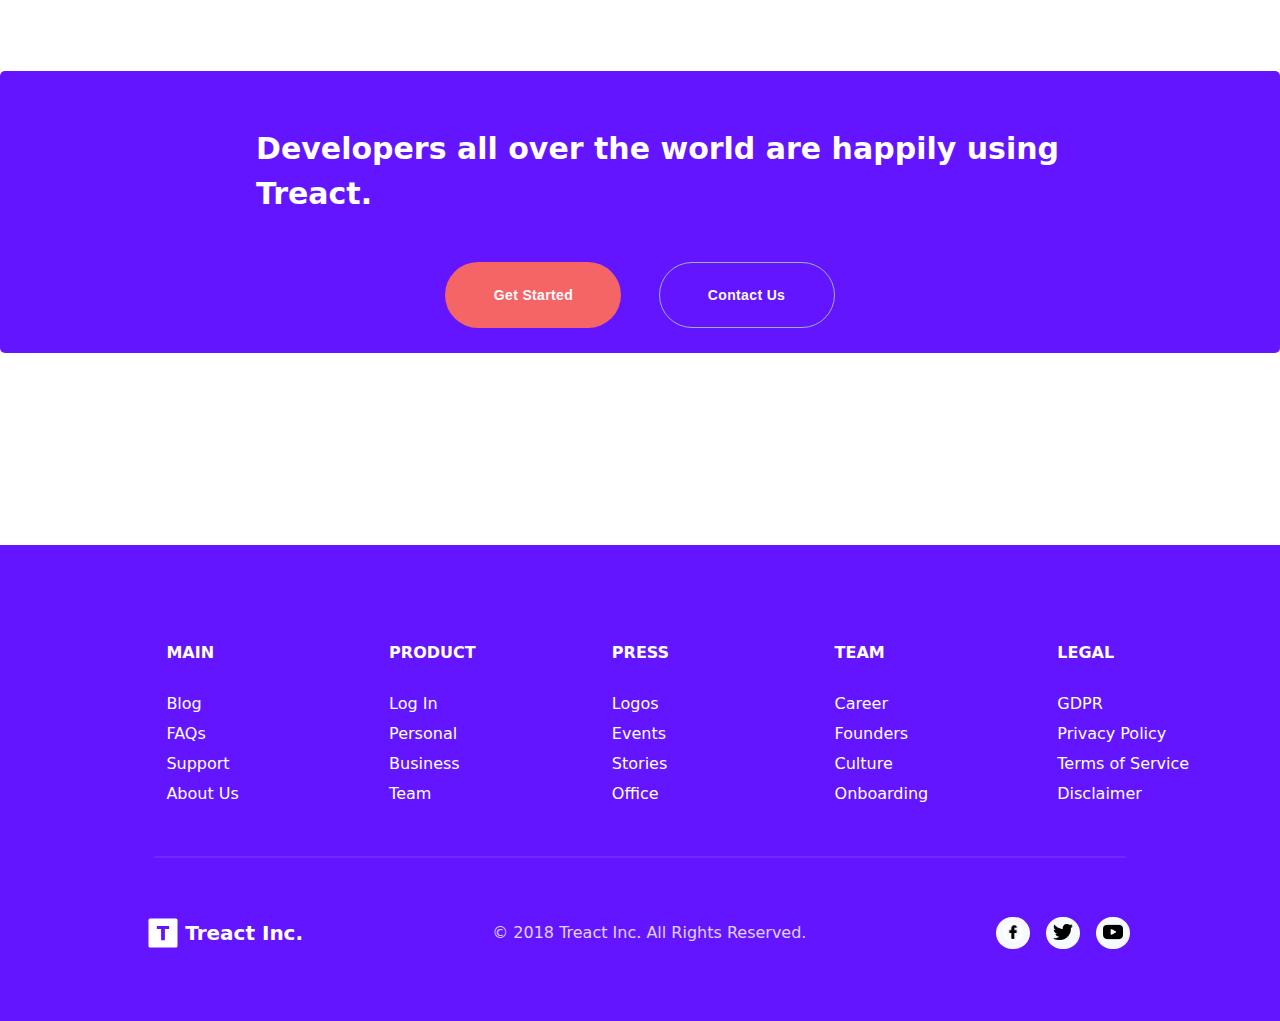
==== commit 9ecfdf9d: "prrroo" ====
--- a/index.html
+++ b/index.html
@@ -272,30 +272,75 @@
               <div class="affordable">
                 <div class="profe">
                   <div class="icon__space">
-                <svg class="breif" xmlns="http://www.w3.org/2000/svg" width="24" height="24" viewBox="0 0 24 24" fill="none" stroke="currentColor" stroke-width="2" stroke-linecap="round" stroke-linejoin="round" class="feather feather-briefcase"><rect x="2" y="7" width="20" height="14" rx="2" ry="2"></rect><path d="M16 21V5a2 2 0 0 0-2-2h-4a2 2 0 0 0-2 2v16"></path></svg>
-              </div>
-                <h6 class="value__space">Professionalism</h6>
-              </div>
-              <p class="value__p">
-                We assure you that our templates are designed and created by professional designers.
-Learn More
-              </p>
+                    <svg
+                      class="breif"
+                      xmlns="http://www.w3.org/2000/svg"
+                      width="24"
+                      height="24"
+                      viewBox="0 0 24 24"
+                      fill="none"
+                      stroke="currentColor"
+                      stroke-width="2"
+                      stroke-linecap="round"
+                      stroke-linejoin="round"
+                      class="feather feather-briefcase"
+                    >
+                      <rect
+                        x="2"
+                        y="7"
+                        width="20"
+                        height="14"
+                        rx="2"
+                        ry="2"
+                      ></rect>
+                      <path
+                        d="M16 21V5a2 2 0 0 0-2-2h-4a2 2 0 0 0-2 2v16"
+                      ></path>
+                    </svg>
+                  </div>
+                  <h6 class="value__space">Professionalism</h6>
+                </div>
+                <p class="value__p">
+                  We assure you that our templates are designed and created by
+                  professional designers. Learn More
+                </p>
               </div>
               <div class="affordable">
                 <div class="profe">
                   <div class="icon__space">
-                <svg class="breif" xmlns="http://www.w3.org/2000/svg" width="24" height="24" viewBox="0 0 24 24" fill="none" stroke="currentColor" stroke-width="2" stroke-linecap="round" stroke-linejoin="round" class="feather feather-briefcase"><rect x="2" y="7" width="20" height="14" rx="2" ry="2"></rect><path d="M16 21V5a2 2 0 0 0-2-2h-4a2 2 0 0 0-2 2v16"></path></svg>
-              </div>
-                <h6 class="value__space">Professionalism</h6>
-              </div>
-              <p class="value__p">
-                We assure you that our templates are designed and created by professional designers.
-Learn More
-              </p>
-              </div>
-              
-              
-
+                    <svg
+                      class="breif"
+                      xmlns="http://www.w3.org/2000/svg"
+                      width="24"
+                      height="24"
+                      viewBox="0 0 24 24"
+                      fill="none"
+                      stroke="currentColor"
+                      stroke-width="2"
+                      stroke-linecap="round"
+                      stroke-linejoin="round"
+                      class="feather feather-briefcase"
+                    >
+                      <rect
+                        x="2"
+                        y="7"
+                        width="20"
+                        height="14"
+                        rx="2"
+                        ry="2"
+                      ></rect>
+                      <path
+                        d="M16 21V5a2 2 0 0 0-2-2h-4a2 2 0 0 0-2 2v16"
+                      ></path>
+                    </svg>
+                  </div>
+                  <h6 class="value__space">Professionalism</h6>
+                </div>
+                <p class="value__p">
+                  We assure you that our templates are designed and created by
+                  professional designers. Learn More
+                </p>
+              </div>
             </div>
             <button class="pro__button">Learn More</button>
           </div>
@@ -389,10 +434,82 @@
       </div>
     </section>
     <section>
-      <div class="row"></div>
-      <div class="happily__contain">
+      <div class="row3">
+        <div class="happily__contain">
+          <h6 class="happily__h6">
+            Developers all over the world are happily using Treact.
+          </h6>
+          <div class="happily__button--contain">
+            <button class="left__button--h">Get Started</button>
+            <button class="right__button--h">Contact Us</button>
+          </div>
+        </div>
+      </div>
+    </section>
 
-      </div>
+    <section>
+      <footer>
+        <div class="links__space">
+          <div class="f__stuff">
+            <div class="f__border"></div>
+            <div class="f__link">
+              <h4 class="link__headings">MAIN</h4>
+              <a class="f__actual--links" href="">Blog</a>
+              <a class="f__actual--links" href="">FAQs</a>
+              <a class="f__actual--links" href="">Support</a>
+              <a class="f__actual--links" href="">About Us</a>
+            </div>
+            <div class="f__link">
+              <h4 class="link__headings">PRODUCT</h4>
+              <a class="f__actual--links" href="">Log In</a>
+              <a class="f__actual--links" href="">Personal</a>
+              <a class="f__actual--links" href="">Business</a>
+              <a class="f__actual--links" href="">Team</a>
+            </div>
+            <div class="f__link">
+              <h4 class="link__headings">PRESS</h4>
+              <a class="f__actual--links" href="">Logos</a>
+              <a class="f__actual--links" href="">Events</a>
+              <a class="f__actual--links" href="">Stories</a>
+              <a class="f__actual--links" href="">Office</a>
+            </div>
+            <div class="f__link">
+              <h4 class="link__headings">TEAM</h4>
+              <a class="f__actual--links" href="">Career</a>
+              <a class="f__actual--links" href="">Founders</a>
+              <a class="f__actual--links" href="">Culture</a>
+              <a class="f__actual--links" href="">Onboarding</a>
+            </div>
+            <div class="f__link">
+              <h4 class="link__headings">LEGAL</h4>
+              <a class="f__actual--links" href="">GDPR</a>
+              <a class="f__actual--links" href="">Privacy Policy</a>
+              <a class="f__actual--links" href="">Terms of Service</a>
+              <a class="f__actual--links" href="">Disclaimer</a>
+            </div>
+          </div>
+        </div>
+
+        <div class="footer__divider">
+          <div class="divider"></div>
+        </div>
+        <div class="footer__info">
+          <img class="light__logo" src="./Assets/lightlogo.svg" alt="" />
+          <span class="logo__space--footer">Treact Inc.</span>
+          <span class="treact__copyright"
+            >© 2018 Treact Inc. All Rights Reserved.</span
+          >
+          <a href="https://facebook.com" class="facebook__icon--border"
+            ><img class="facebook__icon" src="./Assets/facebook.png" alt="" />
+          </a>
+          <a href="https://twitter.com" class="twitter__icon--border"
+            ><img class="twitter__icon" src="./Assets/twitter.png" alt="" />
+          </a>
+          <a href="https://youtube.com" class="YT__icon--border"
+            ><img class="YT__icon" src="./Assets/YT.png" alt="" />
+          </a>
+        </div>
+      </footer>
     </section>
   </body>
 </html>
--- a/styles.css
+++ b/styles.css
@@ -33,6 +33,11 @@
 h3 {
   
   color: #243e63;
+}
+
+h6{
+  font-size: 30px;
+  color: white;
 }
 
 p {
@@ -133,7 +138,6 @@
   padding-top: 68px;
   width: 1200px;
   margin: 0 auto;
-  height: 600px;
   display: flex;
 }
 
@@ -195,6 +199,14 @@
   font-size: 18px;
 }
 
+@media (max-width: 1000px){
+  .welcome__contain{
+    flex-direction: column;
+    width: 100vw;
+    align-items: center;
+  }
+}
+
 /*customers*/
 
 .customers__contain {
@@ -239,6 +251,7 @@
   flex-wrap: wrap;
   padding-top: 56px;
   justify-content: center;
+
 }
 
 .service {
@@ -298,6 +311,21 @@
 .amazing__service--h1{
   color: #243e63;
   font-weight: 800;
+}
+
+@media (max-width: 1000px){
+  .services{
+    flex-direction: column;
+    width: 100%;
+  }
+
+  .row2{
+    width: 100vw;
+  }
+
+  .service{
+    margin:0 auto;
+  }
 }
 
 /* QUALITY WORK */
@@ -640,7 +668,26 @@
     transition-duration: 300ms;
 }
 
-.plans__button--right{
+@media (max-width: 1405px) {
+  .plans__plans{
+    flex-direction: column;
+
+  }
+
+  .plans{
+    margin-left: 0 auto;
+    margin-right: 0 auto;
+    margin-bottom: 50px;
+  }
+
+  .plans__mid{
+    margin-bottom: 50px;
+  }
+
+  
+}
+
+.plans__button--right {
   border: 0 solid;
   max-width: 182px;
   min-height: 52px;
@@ -692,11 +739,245 @@
   color: white;
 }
 
-
-
-
-
-
-
-
-
+/* LOWER GET STARTED BAR */
+
+.row3{
+  max-width: 1280px;
+  display: flex;
+  margin: 0 auto;
+}
+
+
+.happily__contain{
+  width: 100%;
+  border-radius: 5px;
+  background-color: #6415ff;
+  height: 282px;
+  margin: 96px 0px;
+  display: flex;
+  justify-content: center;
+  align-items: center;
+}
+
+.happily__h6{
+  margin-right: 64px;
+  width: 40%;
+  font-weight: 750;
+}
+
+.left__button--h{
+  transition-property: background-color, border-color, color, fill, stroke, opacity, box-shadow, transform;
+  width: 176px;
+  height: 66px;
+    font-size: 0.875rem;
+    padding: 0.75rem 1.5rem;
+    margin-top: 1rem;
+    border-radius: 9999px;
+    font-weight: 800;
+    border-width: 1px;
+    border-color: transparent;
+    letter-spacing: 0.025em;
+    transition-duration: 300ms;
+    margin-right: 32px;
+    --tw-bg-opacity: 1;
+    background-color: rgba(245,101,101,var(--tw-bg-opacity));
+    --tw-text-opacity: 1;
+    color: rgba(247,250,252,var(--tw-text-opacity));
+    --tw-shadow: 0 10px 15px -3pxrgba(0,0,0,0.1),0 4px 6px -2pxrgba(0,0,0,0.05);
+    box-shadow: var(--tw-ring-offset-shadow,0 0 #0000),var(--tw-ring-shadow,0 0 #0000),var(--tw-shadow);
+}
+
+.right__button--h{
+    width: 176px;
+    height: 66px;
+    background-color: transparent;
+    font-size: 0.875rem;
+    padding: 0.75rem 1.5rem;
+    margin-top: 1rem;
+    border-radius: 9999px;
+    font-weight: 800;
+    border-width: 1px;
+    border-color: transparent;
+    border-style: solid;
+    letter-spacing: 0.025em;
+    transition-duration: 300ms;
+    --tw-text-opacity: 1;
+    color: rgba(247,250,252,var(--tw-text-opacity));
+    --tw-border-opacity: 1;
+    border-color: rgba(160,174,192,var(--tw-border-opacity));
+}
+
+@media (max-width: 1405px) {
+  .happily__contain{
+    flex-direction: column;
+  }
+  
+  .happily__h6{
+    margin-left: 15%;
+    padding-top: 30px;
+    padding-bottom: 30px;
+    width: 70%;
+  }
+
+  @media (max-width: 1115px){
+    .happily__contain{
+      max-width: 800px;
+      margin: 0 auto;
+    }
+  }
+}
+
+/* BOTTOM PAGE LINKS WITH FOOTER */
+
+
+.links__space{
+  padding-top: 96px;
+}
+
+.f__stuff{
+  display: flex;
+  flex-wrap: wrap;
+  padding-left: 13%;
+  width:100%;
+  background-color: #6415ff;
+  
+}
+
+.f__link{
+  display: flex;
+  flex-direction: column;
+  width: calc(100%/5);
+  padding-bottom: 48px;
+  padding-top: 96px;
+
+}
+
+.footer__info{
+  display: flex;
+  align-items: center;
+  background-color: #6415ff;
+  padding-top: 60px;
+  padding-left: 11.5%;
+  padding-right: 10.5%;
+  padding-bottom: 72px;
+}
+
+.f__actual--links{
+  color: white;
+  font-weight: 450;
+  line-height: 30px;
+}
+.link__headings{
+color: white;
+padding-bottom: 24px;
+}
+
+.light__logo{
+  width: 32px;
+}
+
+.divider{
+  width: 76%;
+  border: 1px solid #e5e7eb;
+  opacity: 10%;
+  position: absolute;
+}
+
+.footer__divider{
+  max-width: 100%;
+  display: flex;
+  align-items: center;
+  justify-content: center;
+}
+
+.logo__space--footer{
+margin-left: 6px;
+font-size: 20px;
+font-weight: 900;
+color: white;
+}
+
+.treact__copyright{
+  margin: 0 auto;
+}
+
+
+
+
+.facebook__icon{
+  width: 20px;
+  border: white solid 3px;
+  border-radius: 999px;
+  
+}
+
+.facebook__icon--border{
+    cursor: pointer;
+    padding-left: 7px;
+    padding-right: 7px;
+    padding-top: 5px;
+    border-radius: 999px;
+    --tw-bg-opacity: 1;
+    background-color: rgba(247,250,252,var(--tw-bg-opacity));
+    --tw-text-opacity: 1;
+    color: rgba(26,32,44,var(--tw-text-opacity));
+    transition-duration: 300ms;
+    margin-right: 1rem;
+}
+
+.twitter__icon{
+  width:20px;
+}
+
+.twitter__icon--border{
+cursor: pointer;
+    padding-left: 7px;
+    padding-right: 7px;
+    padding-top: 5px;
+    border-radius: 999px;
+    --tw-bg-opacity: 1;
+    background-color: rgba(247,250,252,var(--tw-bg-opacity));
+    --tw-text-opacity: 1;
+    color: rgba(26,32,44,var(--tw-text-opacity));
+    transition-duration: 300ms;
+    margin-right: 1rem;
+}
+
+.YT__icon{
+  width: 20px;
+}
+
+.YT__icon--border{
+  cursor: pointer;
+    padding-left: 7px;
+    padding-right: 7px;
+    padding-top: 5px;
+    border-radius: 999px;
+    --tw-bg-opacity: 1;
+    background-color: rgba(247,250,252,var(--tw-bg-opacity));
+    --tw-text-opacity: 1;
+    color: rgba(26,32,44,var(--tw-text-opacity));
+    transition-duration: 300ms;
+    margin-right: 1rem;
+}
+
+.treact__copyright{
+  color: white;
+  font-size: 16px;
+  font-weight: 500;
+  opacity: 80%;
+}
+
+   
+
+
+
+
+
+
+
+
+
+
+
+
